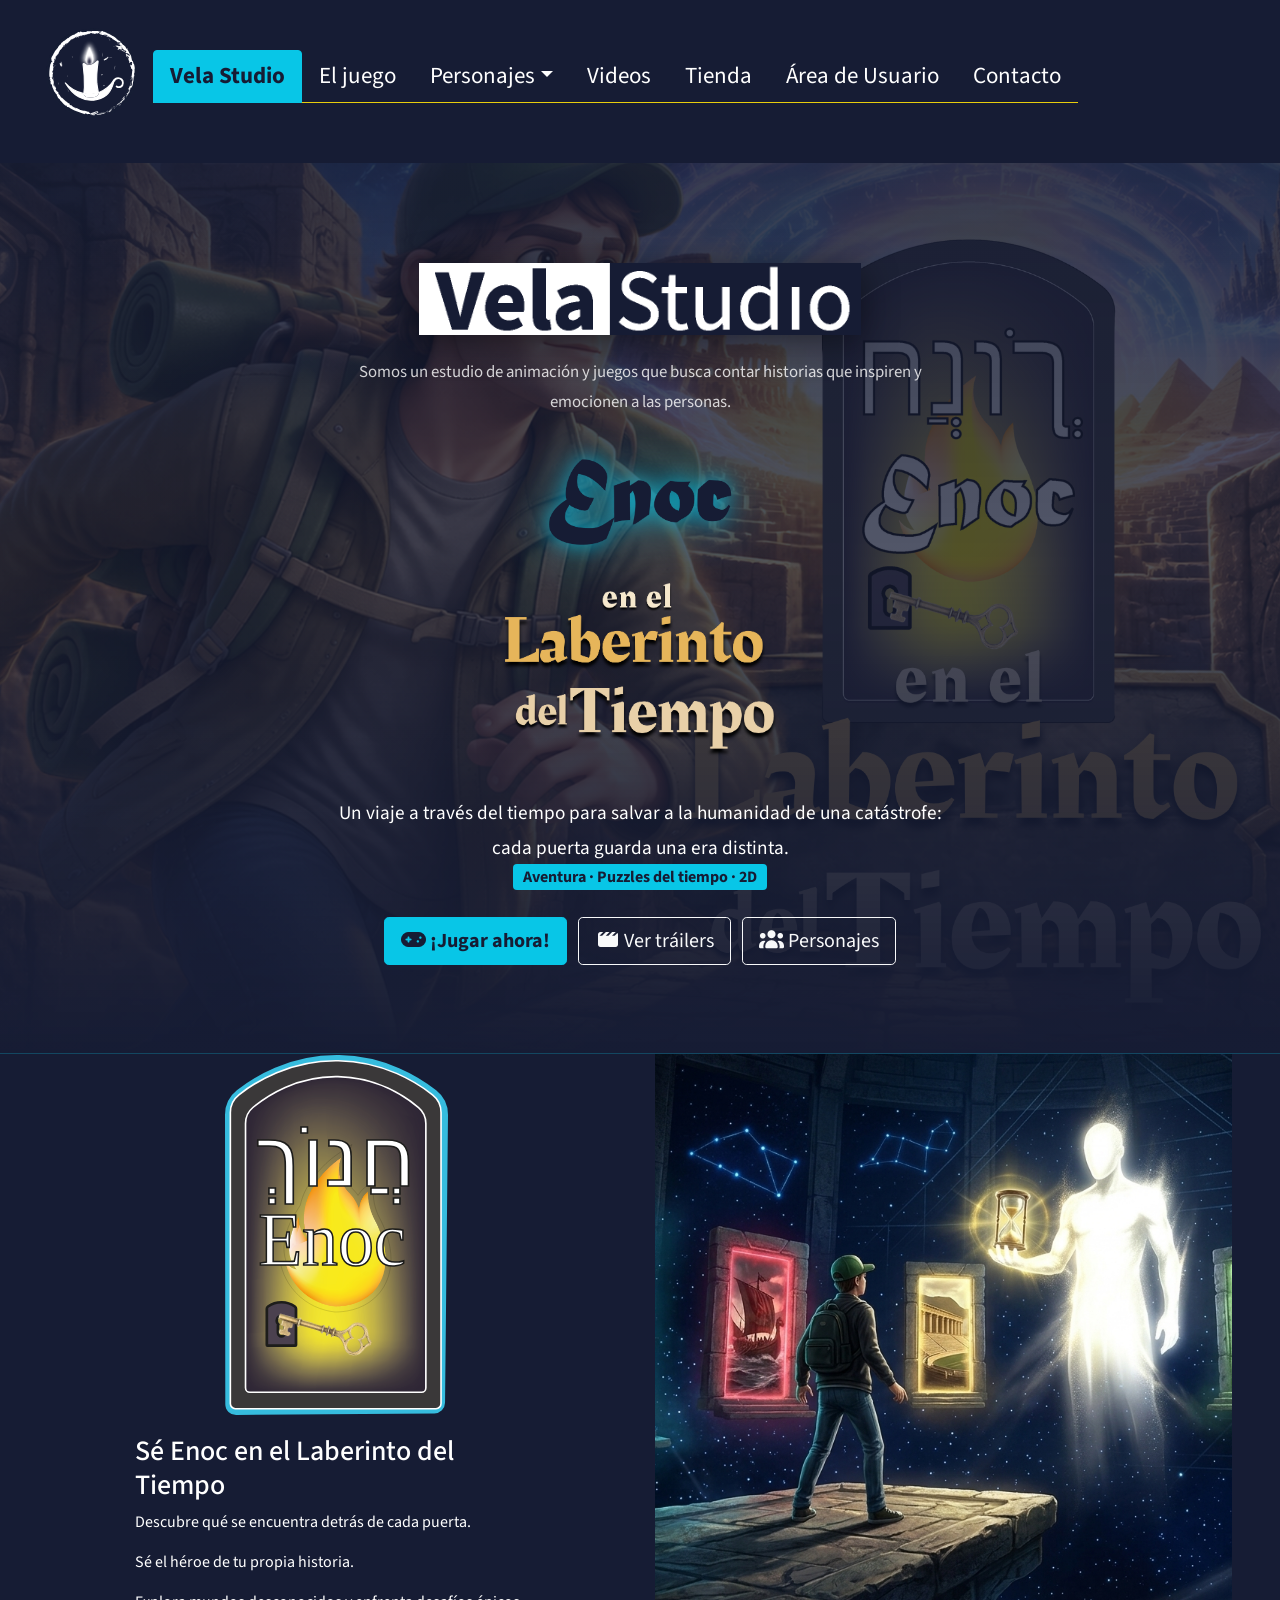
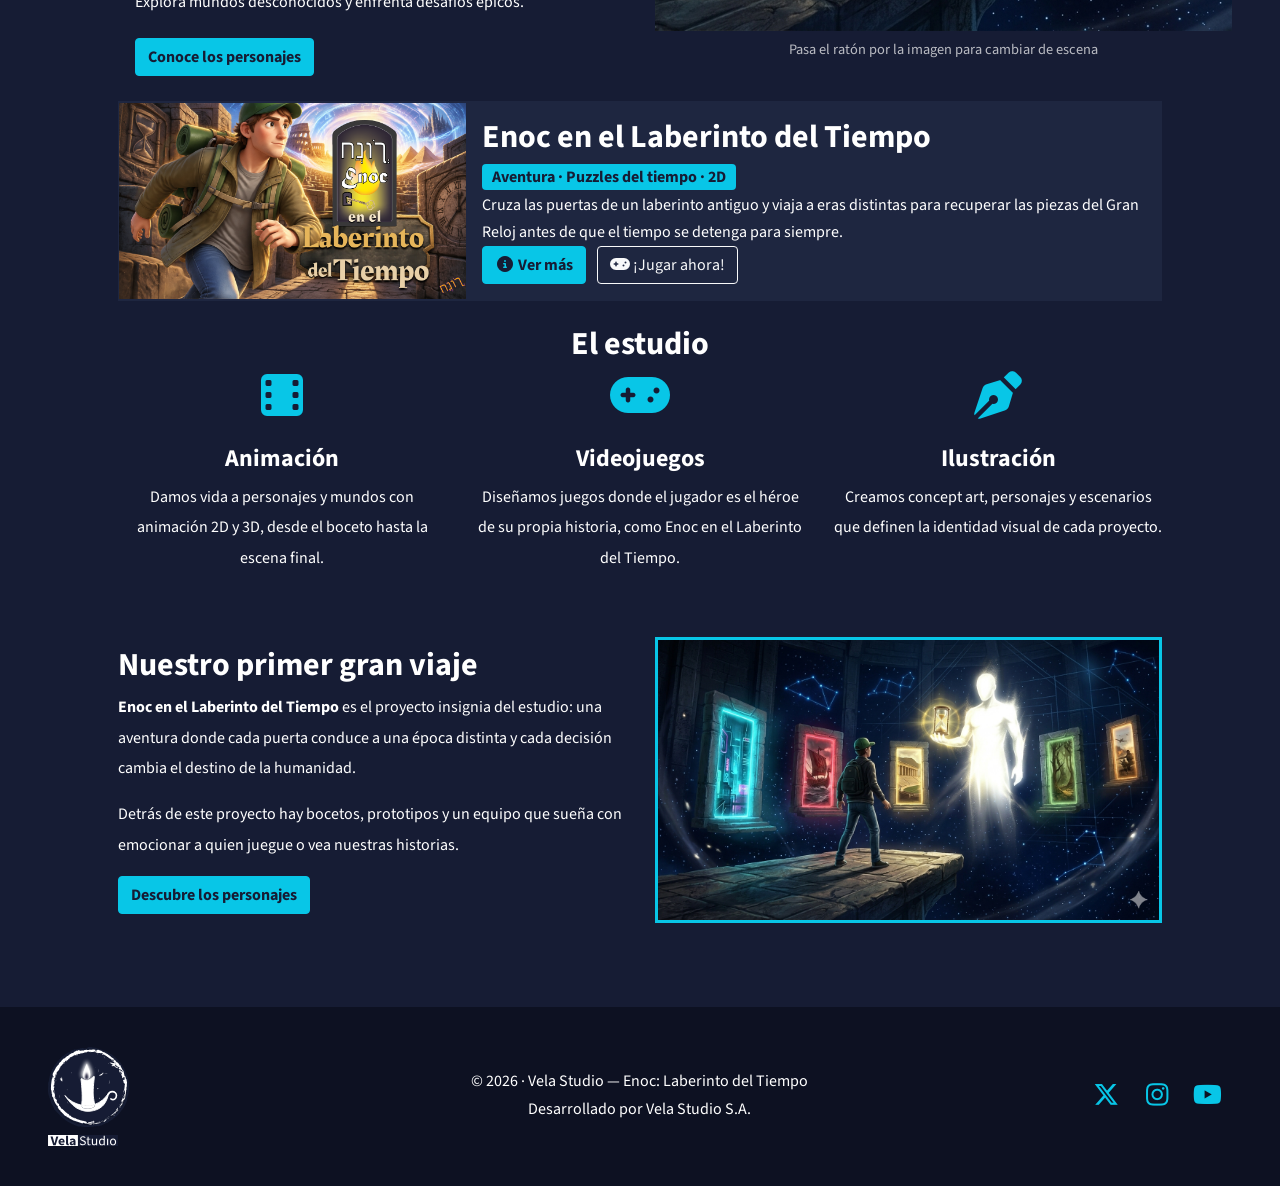
==== page/index.html @ ec5a2614 "Enoc con el azul noche de Vela Studio (#161c34) en portada y El juego" ====
<!DOCTYPE html>
<html lang="es">
<head>
    <meta charset="UTF-8">
    <meta name="viewport" content="width=device-width, initial-scale=1.0">
    <title>Vela Studio · Principal</title>
    <link rel="stylesheet" href="../assets/bootstrap/css/bootstrap.css">
    <link rel="stylesheet" href="../assets/bootstrap/css/styles.css">
    <link rel="stylesheet" href="../assets/fontawesome-free-7.3.1-web/css/all.min.css">
</head>

<body>

    <!-- CABECERA -->
    <header class="cabecera">
        <nav class="navbar navbar-expand-lg navbar-dark">
            <div class="image-container logo-hover logo-principal">
                <div class="logo-mecha">
                    <img class="img-fluid d-block" src="../img/logo_s_f.svg" alt="Vela Studio">
                    <div class="faro" aria-hidden="true"><span class="destello"></span></div>
                </div>
            </div>

            <button class="navbar-toggler" type="button" data-toggle="collapse" data-target="#menuPrincipal" aria-controls="menuPrincipal" aria-expanded="false" aria-label="Mostrar u ocultar la navegación">
                <span class="navbar-toggler-icon"></span>
            </button>

            <div class="collapse navbar-collapse" id="menuPrincipal">
                <ul class="nav nav-tabs">
                    <li class="nav-item">
                        <a class="nav-link activo" href="index.html">Vela Studio <span class="sr-only">(página actual)</span></a>
                    </li>
                    <li class="nav-item">
                        <a class="nav-link" href="juego.html">El juego</a>
                    </li>
                    <li class="nav-item dropdown">
                        <a class="nav-link dropdown-toggle" href="Personajes.html" role="button" data-toggle="dropdown" aria-haspopup="true" aria-expanded="false">Personajes</a>
                        <div class="dropdown-menu">
                            <a class="dropdown-item" href="Personajes.html#enoc">Enoc</a>
                            <a class="dropdown-item" href="Personajes.html#mistico">Místico</a>
                            <a class="dropdown-item" href="Personajes.html#aviador">Aviador</a>
                            <a class="dropdown-item" href="Personajes.html#griego">Griego</a>
                            <a class="dropdown-item" href="Personajes.html#vikingo">Vikingo</a>
                        </div>
                    </li>
                    <li class="nav-item">
                        <a class="nav-link" href="videos.html">Videos</a>
                    </li>
                    <li class="nav-item">
                        <a class="nav-link" href="tienda.html">Tienda</a>
                    </li>
                    <li class="nav-item">
                        <a class="nav-link" href="usuario.html">Área de Usuario</a>
                    </li>
                    <li class="nav-item">
                        <a class="nav-link" href="contacto.html">Contacto</a>
                    </li>
                </ul>
            </div>
        </nav>
    </header>

    <!-- CUERPO -->
    <main>
        <!-- PORTADA -->
        <section class="portada-hero">
            <div class="portada-fondo" aria-hidden="true"></div>
            <div class="portada-particulas" aria-hidden="true"><span></span><span></span><span></span><span></span><span></span><span></span></div>
            <div class="portada-contenido">
                <h1 class="titulo-principal"><img class="logo-wordmark" src="../img/vela studio2.png" alt="Vela Studio"></h1>
                <p class="portada-intro">Somos un estudio de animación y juegos que busca contar historias que inspiren y emocionen a las personas.</p>
                <h2 class="titulo-portada-juego">
                    <img class="lettering-enoc" src="../img/TipografiaEnoc-azulnoche.png" alt="Enoc">
                    <img class="lettering-laberinto" src="../img/Tarjetas de Enoc en el laberinto del Tiempo.png" alt="en el Laberinto del Tiempo">
                </h2>
                <p class="portada-eslogan">Un viaje a través del tiempo para salvar a la humanidad de una catástrofe: cada puerta guarda una era distinta.</p>
                <p><span class="duracion">Aventura · Puzzles del tiempo · 2D</span></p>
                <div class="portada-cta">
                    <a class="btn btn-principal btn-lg mr-2 mb-2" href="tienda.html"><i class="fa-solid fa-gamepad" aria-hidden="true"></i> ¡Jugar ahora!</a>
                    <a class="btn btn-outline-light btn-lg mr-2 mb-2" href="videos.html"><i class="fa-solid fa-clapperboard" aria-hidden="true"></i> Ver tráilers</a>
                    <a class="btn btn-outline-light btn-lg mb-2" href="Personajes.html"><i class="fa-solid fa-users" aria-hidden="true"></i> Personajes</a>
                </div>
            </div>
        </section>

        <section class="container-fluid px-5">
            <div class="row align-items-center">

                <div class="col-12 col-md-6">
                    <div class="text-center">
                        <img class="personaje-home" src="../img/Enoc_s_f2.svg" alt="Enoc, el viajero del tiempo">
                    </div>
                    <div class="presentacion-enoc">
                        <h3>Sé Enoc en el Laberinto del Tiempo</h3>
                        <p>Descubre qué se encuentra detrás de cada puerta.</p>
                        <p>Sé el héroe de tu propia historia.</p>
                        <p>Explora mundos desconocidos y enfrenta desafíos épicos.</p>
                        <a class="btn btn-principal mt-2" href="Personajes.html">Conoce los personajes</a>
                    </div>
                </div>

                <div class="col-12 col-md-6">
                    <div class="feature-image-container">
                        <img src="../img/encuentro.jpg" alt="Escena: El encuentro">
                        <img src="../img/olimpico.jpg" class="feature-image-hover" alt="Escena: El olímpico">
                    </div>
                    <p class="text-center pie-foto">Pasa el ratón por la imagen para cambiar de escena</p>
                </div>

            </div>
        </section>

        <!-- TARJETA DEL VIDEOJUEGO -->
        <section class="container px-5 mt-4">
            <div class="tarjeta">
                <div class="row no-gutters align-items-center">

                    <div class="col-12 col-md-4">
                        <img class="img-fluid" src="../img/Portada del juego.png" alt="Portada de Enoc en el Laberinto del Tiempo">
                    </div>

                    <div class="col-12 col-md-8">
                        <div class="cuerpo-tarjeta">
                            <h2 class="titulo-seccion" style="margin-top: 0;">Enoc en el Laberinto del Tiempo</h2>
                            <p><span class="duracion">Aventura · Puzzles del tiempo · 2D</span></p>
                            <p class="texto-cuerpo">
                                Cruza las puertas de un laberinto antiguo y viaja a eras distintas para recuperar las piezas
                                del Gran Reloj antes de que el tiempo se detenga para siempre.
                            </p>
                            <a class="btn btn-principal mr-2" href="juego.html"><i class="fa-solid fa-circle-info" aria-hidden="true"></i> Ver más</a>
                            <a class="btn btn-outline-light" href="tienda.html"><i class="fa-solid fa-gamepad" aria-hidden="true"></i> ¡Jugar ahora!</a>
                        </div>
                    </div>

                </div>
            </div>
        </section>

        <!-- EL ESTUDIO (antes en Inicio) -->
        <section class="container px-5 mt-4">
            <h2 class="titulo-seccion text-center">El estudio</h2>
            <div class="row text-center">

                <div class="col-12 col-md-4 mb-4">
                    <i class="fa-solid fa-film fa-3x mb-3" style="color: #08c6e7;"></i>
                    <h3 class="titulo-seccion" style="margin-top: 10px; font-size: 1.5rem;">Animación</h3>
                    <p class="texto-cuerpo">Damos vida a personajes y mundos con animación 2D y 3D, desde el boceto hasta la escena final.</p>
                </div>

                <div class="col-12 col-md-4 mb-4">
                    <i class="fa-solid fa-gamepad fa-3x mb-3" style="color: #08c6e7;"></i>
                    <h3 class="titulo-seccion" style="margin-top: 10px; font-size: 1.5rem;">Videojuegos</h3>
                    <p class="texto-cuerpo">Diseñamos juegos donde el jugador es el héroe de su propia historia, como Enoc en el Laberinto del Tiempo.</p>
                </div>

                <div class="col-12 col-md-4 mb-4">
                    <i class="fa-solid fa-pen-nib fa-3x mb-3" style="color: #08c6e7;"></i>
                    <h3 class="titulo-seccion" style="margin-top: 10px; font-size: 1.5rem;">Ilustración</h3>
                    <p class="texto-cuerpo">Creamos concept art, personajes y escenarios que definen la identidad visual de cada proyecto.</p>
                </div>

            </div>
        </section>

        <!-- NUESTRO PRIMER GRAN VIAJE (antes en Inicio) -->
        <section class="container px-5 mt-4">
            <div class="row align-items-center">

                <div class="col-12 col-md-6 mb-4">
                    <h2 class="titulo-seccion" style="margin-top: 0;">Nuestro primer gran viaje</h2>
                    <p class="texto-cuerpo">
                        <strong>Enoc en el Laberinto del Tiempo</strong> es el proyecto insignia del estudio: una aventura
                        donde cada puerta conduce a una época distinta y cada decisión cambia el destino de la humanidad.
                    </p>
                    <p class="texto-cuerpo">
                        Detrás de este proyecto hay bocetos, prototipos y un equipo que sueña con emocionar a quien juegue
                        o vea nuestras historias.
                    </p>
                    <a class="btn btn-principal" href="Personajes.html">Descubre los personajes</a>
                </div>

                <div class="col-12 col-md-6 mb-4">
                    <img class="img-fluid" src="../img/encuentro.jpg" alt="Escena del encuentro entre personajes" style="border: 3px solid #08c6e7;">
                </div>

            </div>
        </section>
    </main>

    <!-- PIE DE PÁGINA -->
    <footer class="pie">
        <div class="container-fluid px-5">
            <div class="row align-items-center">

                <div class="col-12 col-md-4">
                    <img class="logo-pie" src="../img/logo_s_f.svg" alt="Vela Studio">
                    <img class="isotipo-pie" src="../img/isotipo.svg" alt="Isotipo de Vela Studio">
                </div>

                <div class="col-12 col-md-4 text-center">
                    <p class="mb-1">© 2026 · Vela Studio — Enoc: Laberinto del Tiempo</p>
                    <p class="mb-1">Desarrollado por Vela Studio S.A.</p>
                </div>

                <div class="col-12 col-md-4 redes text-center text-md-right">
                    <a href="#" aria-label="Twitter / X"><i class="fa-brands fa-x-twitter"></i></a>
                    <a href="#" aria-label="Instagram"><i class="fa-brands fa-instagram"></i></a>
                    <a href="#" aria-label="YouTube"><i class="fa-brands fa-youtube"></i></a>
                </div>

            </div>
        </div>
    </footer>

    <script src="../assets/bootstrap/js/jquery.slim.min.js"></script>
    <script src="../assets/bootstrap/js/popper.min.js"></script>
    <script src="../assets/bootstrap/js/bootstrap.min.js"></script>
</body>
</html>
---- assets/bootstrap/css/styles.css ----
@font-face {
    font-family: 'Source Sans 3';
    src: url('../../font/SourceSans3-Variable.ttf') format('truetype');
    font-style: normal;
    font-weight: 200 900;
    font-display: swap;
}

/* ==========================================================================
   ESTILOS GENERALES
   ========================================================================== */

body {
    background-color: #161c34;
    color: #ffffff;
    font-family: 'Source Sans 3', sans-serif;
}

a {
    color: #08c6e7;
}

a:hover,
a:focus-visible {
    color: #ffffff;
}

/* Anclas por personaje: evita que la cabecera tape el destino del enlace */
[id] {
    scroll-margin-top: 100px;
}

/* ==========================================================================
   NAVEGACIÓN
   ========================================================================== */

.nav-tabs .nav-link {
    color: #ffffff;
    font-family: 'Source Sans 3', sans-serif;
    font-size: 23px;
    font-weight: 400;
    border: 1px solid transparent;
    transition: background-color 0.3s ease, border-color 0.3s ease, color 0.3s ease;
}

.nav-tabs .nav-link:hover,
.nav-tabs .nav-link:focus-visible {
    color: #161c34;
    background-color: #08c6e7;
    border-color: #08c6e7;
    font-weight: 700;
}

.nav-tabs .nav-link.activo {
    color: #161c34;
    background-color: #08c6e7;
    border-color: #08c6e7;
    font-weight: 700;
}

.btn-buscar {
    color: #ffffff;
    font-family: 'Source Sans 3', sans-serif;
    font-size: 23px;
    font-weight: 400;
    border: 0;
    background-color: transparent;
    transition: color 0.3s ease;
}

.btn-buscar:hover,
.btn-buscar:focus-visible {
    color: #08c6e7;
    height: 30px;
    border-color: transparent;
    background-color: transparent;
}

.form-inline .btn-outline-warning:hover,
.form-inline .btn-outline-warning:focus-visible {
    color: #161c34;
    background-color: #08c6e7;
    border-color: #08c6e7;
}

/* Menú desplegable de personajes */
.dropdown-menu {
    background-color: #161c34;
    border: 1px solid #08c6e7;
}

.dropdown-item {
    color: #ffffff;
    font-size: 20px;
    transition: background-color 0.3s ease, color 0.3s ease;
}

.dropdown-item:hover,
.dropdown-item:focus-visible {
    color: #161c34;
    background-color: #08c6e7;
}

/* ==========================================================================
   LOGOTIPO CON EFECTO HOVER
   ========================================================================== */

/* Zoom del logotipo al pasar el ratón (solo escala, sin cambio de imagen) */
.logo-hover {
    transition: transform 0.2s ease;
}

.logo-hover:hover {
    transform: scale(1.2);
}

.image-container {
    position: relative;
    display: inline-block;
}

.image-container img {
    max-height: 120px;
}

.logo-principal {
    max-width: 220px;
    margin-right: 1rem;
}

.logo-principal img {
    height: 90px;
    width: auto;
}

/* ==========================================================================
   PORTADA (index.html)
   ========================================================================== */

.cabecera {
    padding: 20px 30px 0;
}

.seccion-hero {
    margin-top: 40px;
    padding: 0 15px;
    text-align: center;
}

.titulo-principal {
    color: #08c6e7;
    font-size: 3rem;
    font-weight: 700;
    letter-spacing: 2px;
    text-transform: uppercase;
}

.titulo-seccion {
    margin-top: 24px;
    font-size: 2rem;
    font-weight: 700;
}

.slogan {
    max-width: 640px;
    margin: 0 auto;
    font-size: 1.15rem;
    line-height: 1.9;
}

.personaje-home {
    height: 360px;
    width: auto;
}

.presentacion-enoc {
    margin-top: 20px;
    padding: 0 15%;
}

.pie-foto {
    margin-top: 8px;
    font-size: 0.9rem;
    opacity: 0.7;
}

/* ---- Portada cinematográfica del index ---- */

.portada-hero {
    position: relative;
    margin-top: 30px;
    padding: 100px 20px 80px;
    text-align: center;
    overflow: hidden;
    border-bottom: 1px solid rgba(8, 198, 231, 0.25);
}

.portada-fondo {
    position: absolute;
    top: 0;
    right: 0;
    bottom: 0;
    left: 0;
    background:
        linear-gradient(180deg, rgba(22, 28, 52, 0.86) 0%, rgba(22, 28, 52, 0.74) 45%, #161c34 100%),
        url('../../../img/Portada del juego.png') no-repeat center 28% / cover;
    animation: portada-zoom 20s ease-in-out infinite alternate;
}

@keyframes portada-zoom {
    from { transform: scale(1); }
    to   { transform: scale(1.08); }
}

.portada-particulas {
    position: absolute;
    top: 0;
    right: 0;
    bottom: 0;
    left: 0;
    z-index: 0;
    pointer-events: none;
}

.portada-particulas span {
    position: absolute;
    bottom: -12px;
    width: 6px;
    height: 6px;
    border-radius: 50%;
    background: #ffd166;
    box-shadow: 0 0 12px 2px rgba(255, 209, 102, 0.55);
    opacity: 0;
    animation: chispa-subir 8s linear infinite;
}

.portada-particulas span:nth-child(1) { left: 10%; animation-duration: 9s; }
.portada-particulas span:nth-child(2) { left: 24%; width: 4px; height: 4px; animation-delay: 2s; animation-duration: 7s; }
.portada-particulas span:nth-child(3) { left: 45%; animation-delay: 4s; animation-duration: 10s; }
.portada-particulas span:nth-child(4) { left: 63%; width: 5px; height: 5px; animation-delay: 1s; animation-duration: 8s; }
.portada-particulas span:nth-child(5) { left: 78%; animation-delay: 5.5s; animation-duration: 9s; }
.portada-particulas span:nth-child(6) { left: 92%; width: 4px; height: 4px; animation-delay: 3s; animation-duration: 7s; }

@keyframes chispa-subir {
    0%   { transform: translateY(0) translateX(0); opacity: 0; }
    10%  { opacity: 0.85; }
    100% { transform: translateY(-560px) translateX(26px); opacity: 0; }
}

.portada-contenido {
    position: relative;
    z-index: 1;
    max-width: 860px;
    margin: 0 auto;
}

.portada-hero .titulo-principal {
    display: inline-block;
    margin: 0;
}

.logo-wordmark {
    height: 72px;
    width: auto;
    filter: drop-shadow(0 6px 18px rgba(0, 0, 0, 0.45));
}

.portada-intro {
    max-width: 620px;
    margin: 22px auto 0;
    font-size: 1.05rem;
    line-height: 1.8;
    opacity: 0.8;
}

.titulo-portada-juego {
    margin: 26px 0 12px;
}

.lettering-enoc {
    height: 120px;
    width: auto;
    filter: drop-shadow(0 0 10px rgba(8, 198, 231, 0.75)) drop-shadow(0 0 26px rgba(8, 198, 231, 0.4));
}

.lettering-laberinto {
    display: block;
    width: min(330px, 76%);
    height: auto;
    margin: 2px auto 0;
}

/* Titulo con lettering en la pagina El juego */
.titulo-juego-hero {
    position: relative;
    margin-top: 30px;
    padding: 90px 20px 60px;
    overflow: hidden;
    border-bottom: 1px solid rgba(8, 198, 231, 0.25);
}

.titulo-juego-hero::before {
    content: "";
    position: absolute;
    top: 0;
    right: 0;
    bottom: 0;
    left: 0;
    background:
        linear-gradient(180deg, rgba(22, 28, 52, 0.88) 0%, rgba(22, 28, 52, 0.78) 50%, #161c34 100%),
        url('../../../img/Portada del juego.png') no-repeat center 28% / cover;
}

.titulo-juego-hero > * {
    position: relative;
    z-index: 1;
}

.titulo-juego-hero .titulo-principal {
    color: inherit;
    letter-spacing: normal;
    text-transform: none;
    margin-bottom: 14px;
}

.portada-eslogan {
    max-width: 640px;
    margin: 0 auto;
    font-size: 1.2rem;
    line-height: 1.8;
    color: #ffffff;
}

.portada-cta {
    margin-top: 28px;
}

@media (max-width: 767.98px) {
    .portada-hero {
        padding: 60px 15px 50px;
    }

    .titulo-portada-juego {
        margin-top: 18px;
    }

    .lettering-enoc {
        height: 84px;
    }

    .lettering-laberinto {
        width: 200px;
    }

    .logo-wordmark {
        height: 52px;
    }
}

@media (prefers-reduced-motion: reduce) {
    .portada-fondo,
    .portada-particulas span {
        animation: none;
    }
}

.texto-cuerpo {
    color: #ffffff;
    font-size: 1rem;
    line-height: 1.9;
}

.btn-principal {
    color: #161c34;
    background-color: #08c6e7;
    border-color: #08c6e7;
    font-weight: 700;
    transition: background-color 0.3s ease, border-color 0.3s ease;
}

.btn-principal:hover,
.btn-principal:focus-visible {
    color: #161c34;
    background-color: #ffffff;
    border-color: #ffffff;
}

/* Imagen destacada con efecto de cambio al pasar el ratón */
.feature-image-container {
    position: relative;
    display: block;
    width: min(80vh, 100%);
    max-width: 100%;
    aspect-ratio: 1;
    height: auto;
    margin: 0 auto;
    padding: 0;
    border: 0;
    background: transparent;
    color: inherit;
    overflow: hidden;
}

.feature-image-container img {
    position: absolute;
    inset: 0;
    display: block;
    width: 100%;
    height: 100%;
    object-fit: cover;
}

.feature-image-container .feature-image-hover {
    opacity: 0;
    transition: opacity 0.3s ease;
}

.feature-image-container:hover .feature-image-hover {
    opacity: 1;
}

/* ==========================================================================
   TARJETAS (Personajes y Videos)
   ========================================================================== */

.tarjeta {
    display: block;
    height: 100%;
    color: #ffffff;
    background-color: #1e2640;
    border: 1px solid transparent;
    transition: border-color 0.3s ease, transform 0.2s ease;
}

.tarjeta:hover,
.tarjeta:focus {
    color: #ffffff;
    text-decoration: none;
    border-color: #08c6e7;
    transform: translateY(-4px);
}

.tarjeta .imagen-tarjeta {
    display: block;
    width: 100%;
    height: 270px;
    object-fit: cover;
    object-position: center top;
}

.tarjeta .cuerpo-tarjeta {
    padding: 16px;
}

.tarjeta h3 {
    margin-bottom: 8px;
    color: #08c6e7;
    font-size: 1.4rem;
    font-weight: 700;
}

.tarjeta p {
    margin-bottom: 0;
    line-height: 1.7;
}

.duracion {
    color: #161c34;
    background-color: #08c6e7;
    font-weight: 700;
    padding: 2px 10px;
    border-radius: 4px;
}

.icono-play {
    position: absolute;
    top: 50%;
    left: 50%;
    color: #ffffff;
    font-size: 3rem;
    transform: translate(-50%, -50%);
    text-shadow: 0 0 12px rgba(8, 198, 231, 0.9);
    transition: transform 0.2s ease;
}

.tarjeta:hover .icono-play {
    transform: translate(-50%, -50%) scale(1.2);
}

/* ==========================================================================
   CONTACTO
   ========================================================================== */

.form-control {
    color: #ffffff;
    background-color: #0d1122;
    border: 1px solid #3a4364;
}

.form-control:focus {
    color: #ffffff;
    background-color: #0d1122;
    border-color: #08c6e7;
    box-shadow: 0 0 0 0.2rem rgba(8, 198, 231, 0.25);
}

.form-control::placeholder {
    color: #8a93b8;
}

.dato-contacto {
    font-size: 1.05rem;
    line-height: 2;
}

.dato-contacto i {
    width: 1.5rem;
    margin-right: 10px;
    color: #08c6e7;
}

/* ==========================================================================
   PIE DE PÁGINA
   ========================================================================== */

.pie {
    margin-top: 60px;
    padding: 40px 0;
    background-color: #0d1122;
}

.logo-pie {
    display: block;
    max-width: 220px;
    height: 80px;
    width: auto;
}

.isotipo-pie {
    display: block;
    max-width: 70px;
    margin-top: 8px;
}

.pie .redes a {
    margin: 0 0.5rem;
    font-size: 1.6rem;
}

/* ==========================================================================
   ICONOS HEXAGONALES, LISTAS Y TIENDA
   ========================================================================== */

.numeracion {
    color: #08c6e7;
    font-weight: 700;
    letter-spacing: 2px;
}

.hexa {
    position: relative;
    display: flex;
    align-items: center;
    justify-content: center;
    width: 64px;
    height: 72px;
    margin: 0 auto 12px;
    clip-path: polygon(50% 0%, 100% 25%, 100% 75%, 50% 100%, 0% 75%, 0% 25%);
    background-color: #08c6e7;
}

.hexa::after {
    content: '';
    position: absolute;
    top: 2px;
    right: 2px;
    bottom: 2px;
    left: 2px;
    clip-path: polygon(50% 0%, 100% 25%, 100% 75%, 50% 100%, 0% 75%, 0% 25%);
    background-color: #1e2640;
}

.hexa i {
    position: relative;
    z-index: 1;
    color: #08c6e7;
    font-size: 1.6rem;
}

.lista-enlaces {
    list-style: none;
    margin: 0;
    padding: 0;
    font-size: 0.95rem;
    line-height: 2;
    text-align: left;
}

.lista-enlaces i {
    width: 1.4rem;
    margin-right: 6px;
    color: #08c6e7;
}

.lista-enlaces a {
    color: #ffffff;
}

.lista-enlaces a:hover,
.lista-enlaces a:focus-visible {
    color: #08c6e7;
}

.precio {
    color: #08c6e7;
    font-size: 1.2rem;
    font-weight: 700;
}

.producto-nombre {
    font-size: 1.1rem !important;
}

/* ==========================================================================
   LOGO DE LA CABECERA CON FOCO DE FARO (la llama alumbra como un faro)
   ========================================================================== */

.logo-mecha {
    position: relative;
    display: inline-block;
}

/* El foco: círculo de luz corto centrado en la llama (x 48%, y 27% del logo),
   con UN haz que barre de izquierda a derecha.
   Oculto por defecto: solo se enciende al pasar el ratón por el logo */
.logo-mecha .faro {
    position: absolute;
    left: 48%;
    top: 27%;
    width: 180px;
    height: 180px;
    margin: -90px 0 0 -90px;
    border-radius: 50%;
    background: conic-gradient(from -14deg at 50% 50%,
        rgba(255, 246, 214, 0) 0deg,
        rgba(255, 246, 214, 0.5) 14deg,
        rgba(255, 214, 130, 0) 28deg,
        rgba(255, 214, 130, 0) 360deg);
    filter: blur(2px);
    opacity: 0;
    transition: opacity 0.3s ease;
    animation: faro-barrido 3.5s ease-in-out infinite alternate;
    pointer-events: none;
}

/* La llama: destello cálido que late como la luz del faro
   (va dentro de .faro: centrado en el círculo, que a su vez está anclado en la llama) */
.logo-mecha .destello {
    position: absolute;
    left: 50%;
    top: 50%;
    width: 16px;
    height: 16px;
    margin: -8px 0 0 -8px;
    border-radius: 50%;
    background: radial-gradient(circle, #fff8e0 0%, #ffd24a 45%, rgba(255, 180, 60, 0) 72%);
    opacity: 0;
    transition: opacity 0.3s ease;
    animation: faro-latempe 1.5s ease-in-out infinite alternate;
    pointer-events: none;
}

/* Al pasar el ratón por el logo: se enciende el faro */
.image-container.logo-hover:hover .faro,
.image-container.logo-hover:hover .destello {
    opacity: 1;
}

/* Barrido del haz: de -55 grados (izquierda) a +55 grados (derecha) y de vuelta */
@keyframes faro-barrido {
    from { transform: rotate(-55deg); }
    to   { transform: rotate(55deg); }
}

/* Latido de la llama (solo escala; la opacidad la controla el hover) */
@keyframes faro-latempe {
    from { transform: scale(1); }
    to   { transform: scale(1.3); }
}
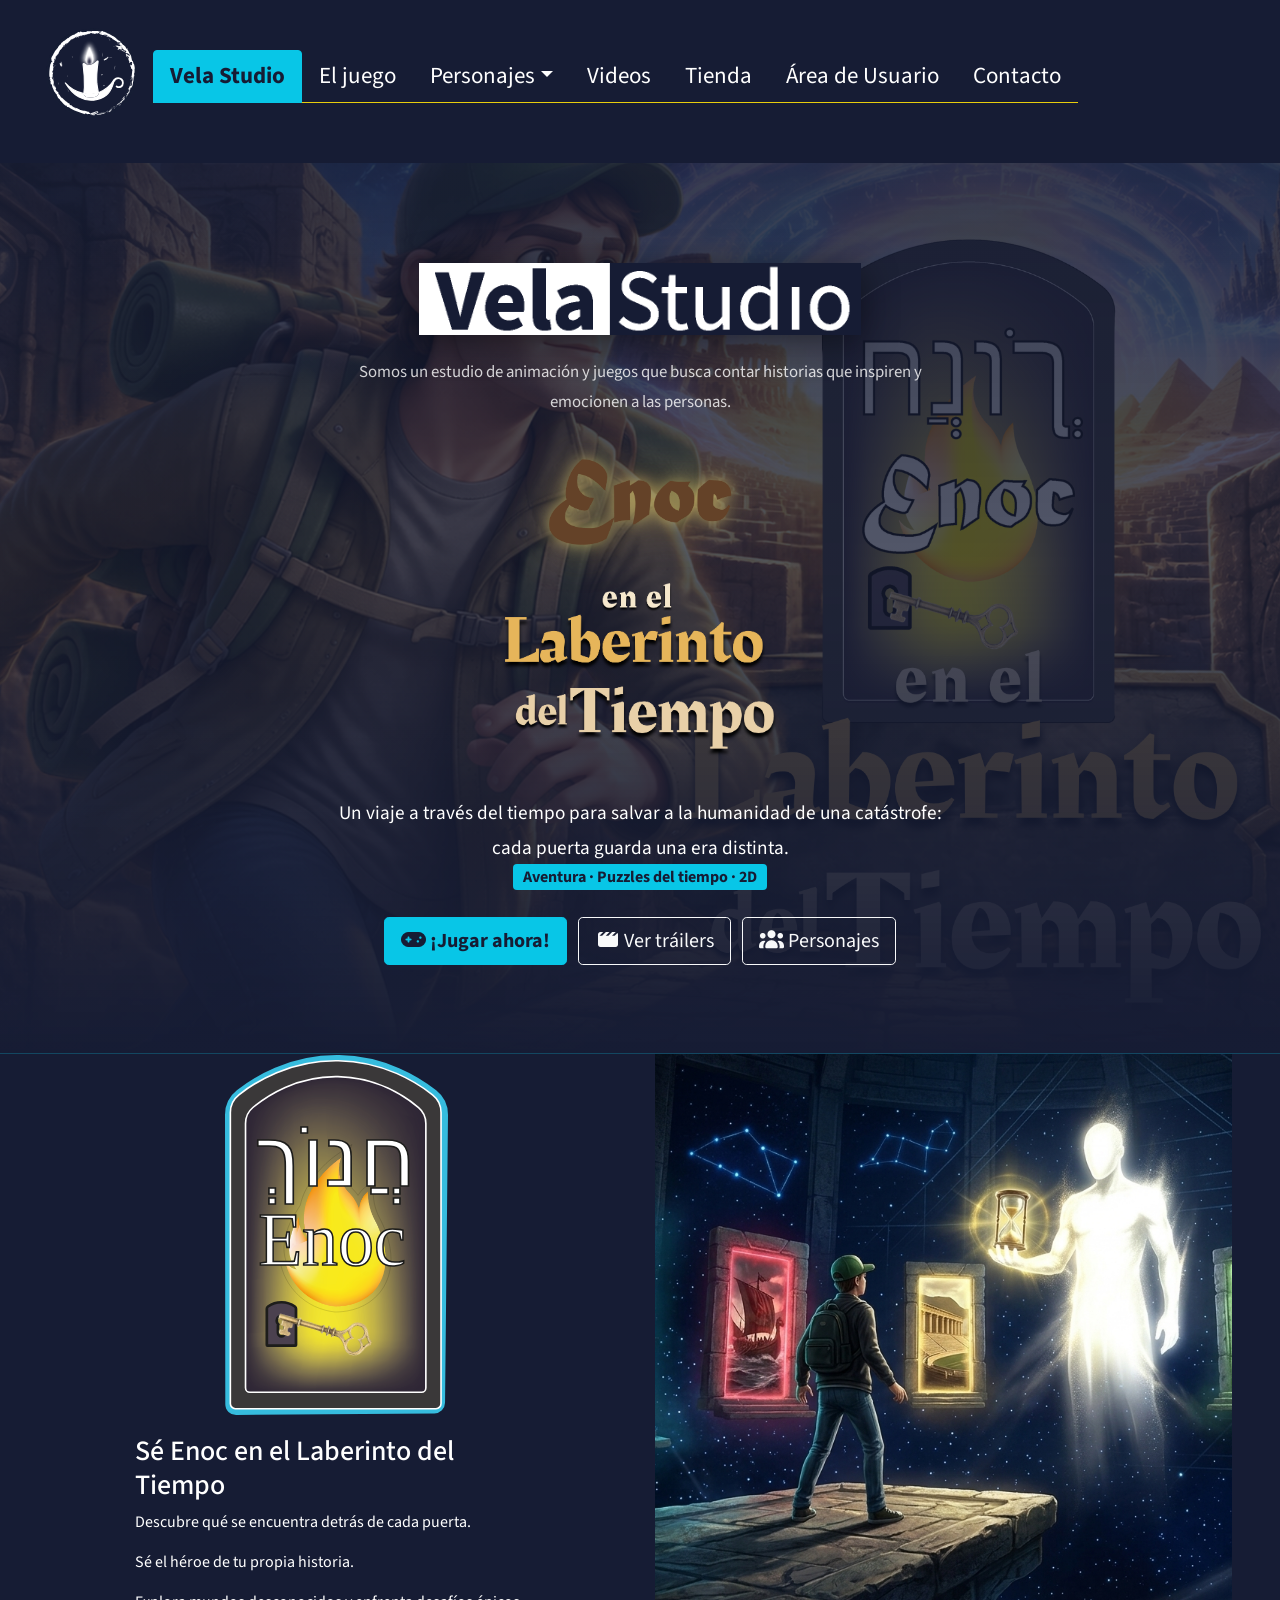
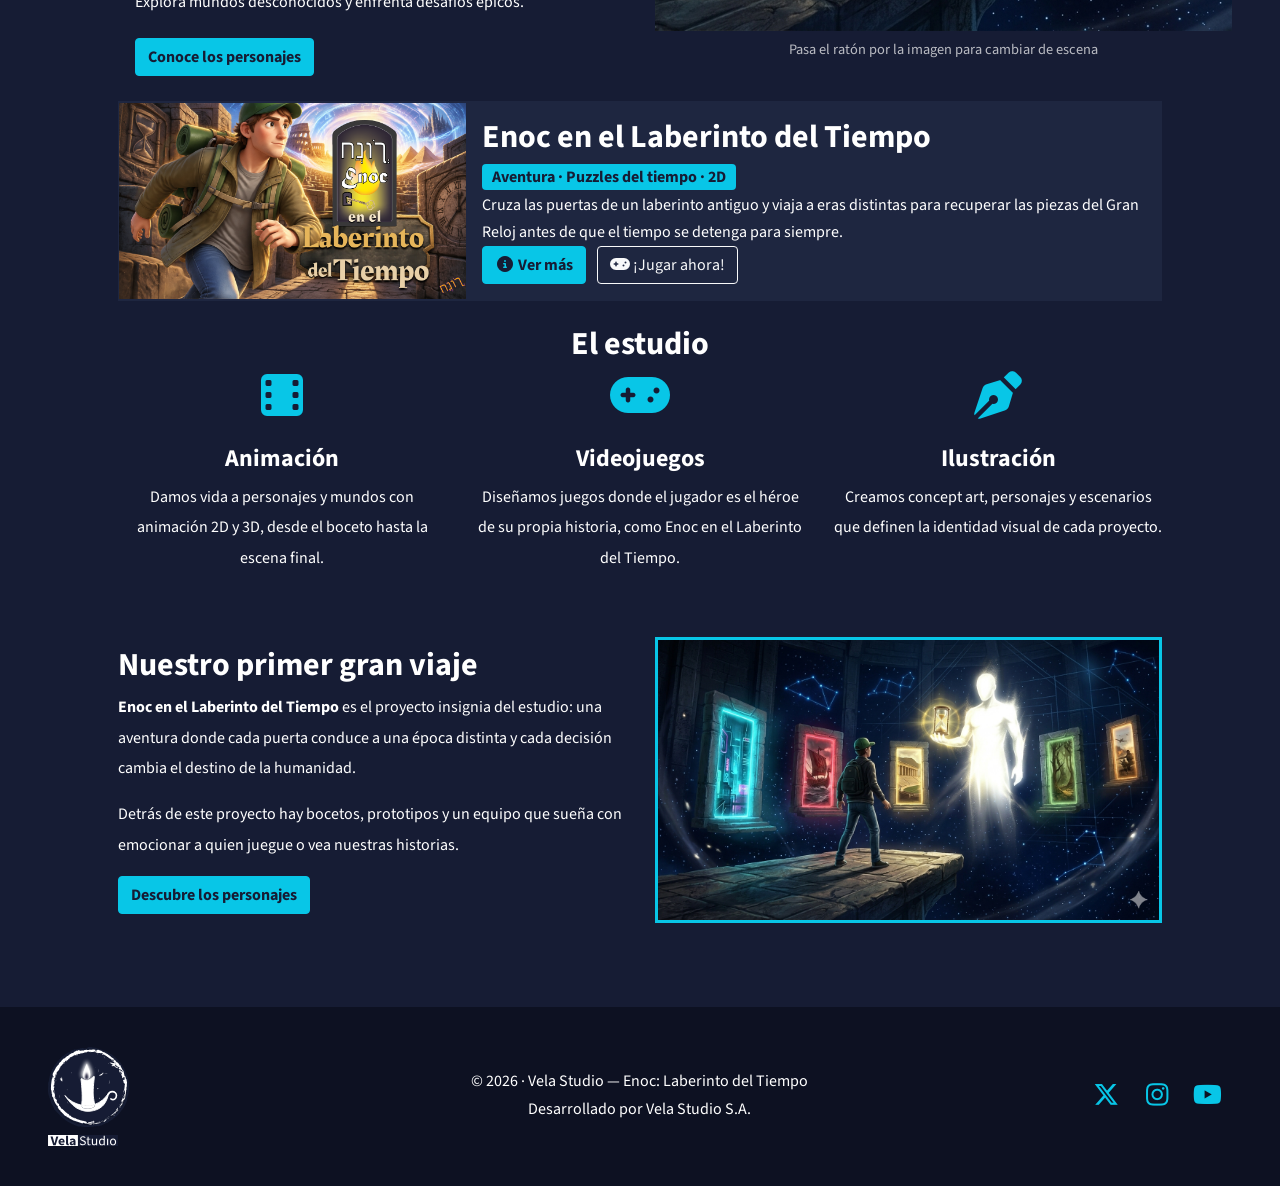
==== commit ec92be3a: "Enoc con marron del logo del juego (#644228) y trazo dorado suave" ====
--- a/page/index.html
+++ b/page/index.html
@@ -70,7 +70,7 @@
                 <h1 class="titulo-principal"><img class="logo-wordmark" src="../img/vela studio2.png" alt="Vela Studio"></h1>
                 <p class="portada-intro">Somos un estudio de animación y juegos que busca contar historias que inspiren y emocionen a las personas.</p>
                 <h2 class="titulo-portada-juego">
-                    <img class="lettering-enoc" src="../img/TipografiaEnoc-azulnoche.png" alt="Enoc">
+                    <img class="lettering-enoc" src="../img/TipografiaEnoc-marron.png" alt="Enoc">
                     <img class="lettering-laberinto" src="../img/Tarjetas de Enoc en el laberinto del Tiempo.png" alt="en el Laberinto del Tiempo">
                 </h2>
                 <p class="portada-eslogan">Un viaje a través del tiempo para salvar a la humanidad de una catástrofe: cada puerta guarda una era distinta.</p>
--- a/assets/bootstrap/css/styles.css
+++ b/assets/bootstrap/css/styles.css
@@ -280,7 +280,7 @@
 .lettering-enoc {
     height: 120px;
     width: auto;
-    filter: drop-shadow(0 0 10px rgba(8, 198, 231, 0.75)) drop-shadow(0 0 26px rgba(8, 198, 231, 0.4));
+    filter: drop-shadow(0 0 8px rgba(246, 226, 122, 0.6)) drop-shadow(0 0 22px rgba(201, 154, 63, 0.35));
 }
 
 .lettering-laberinto {
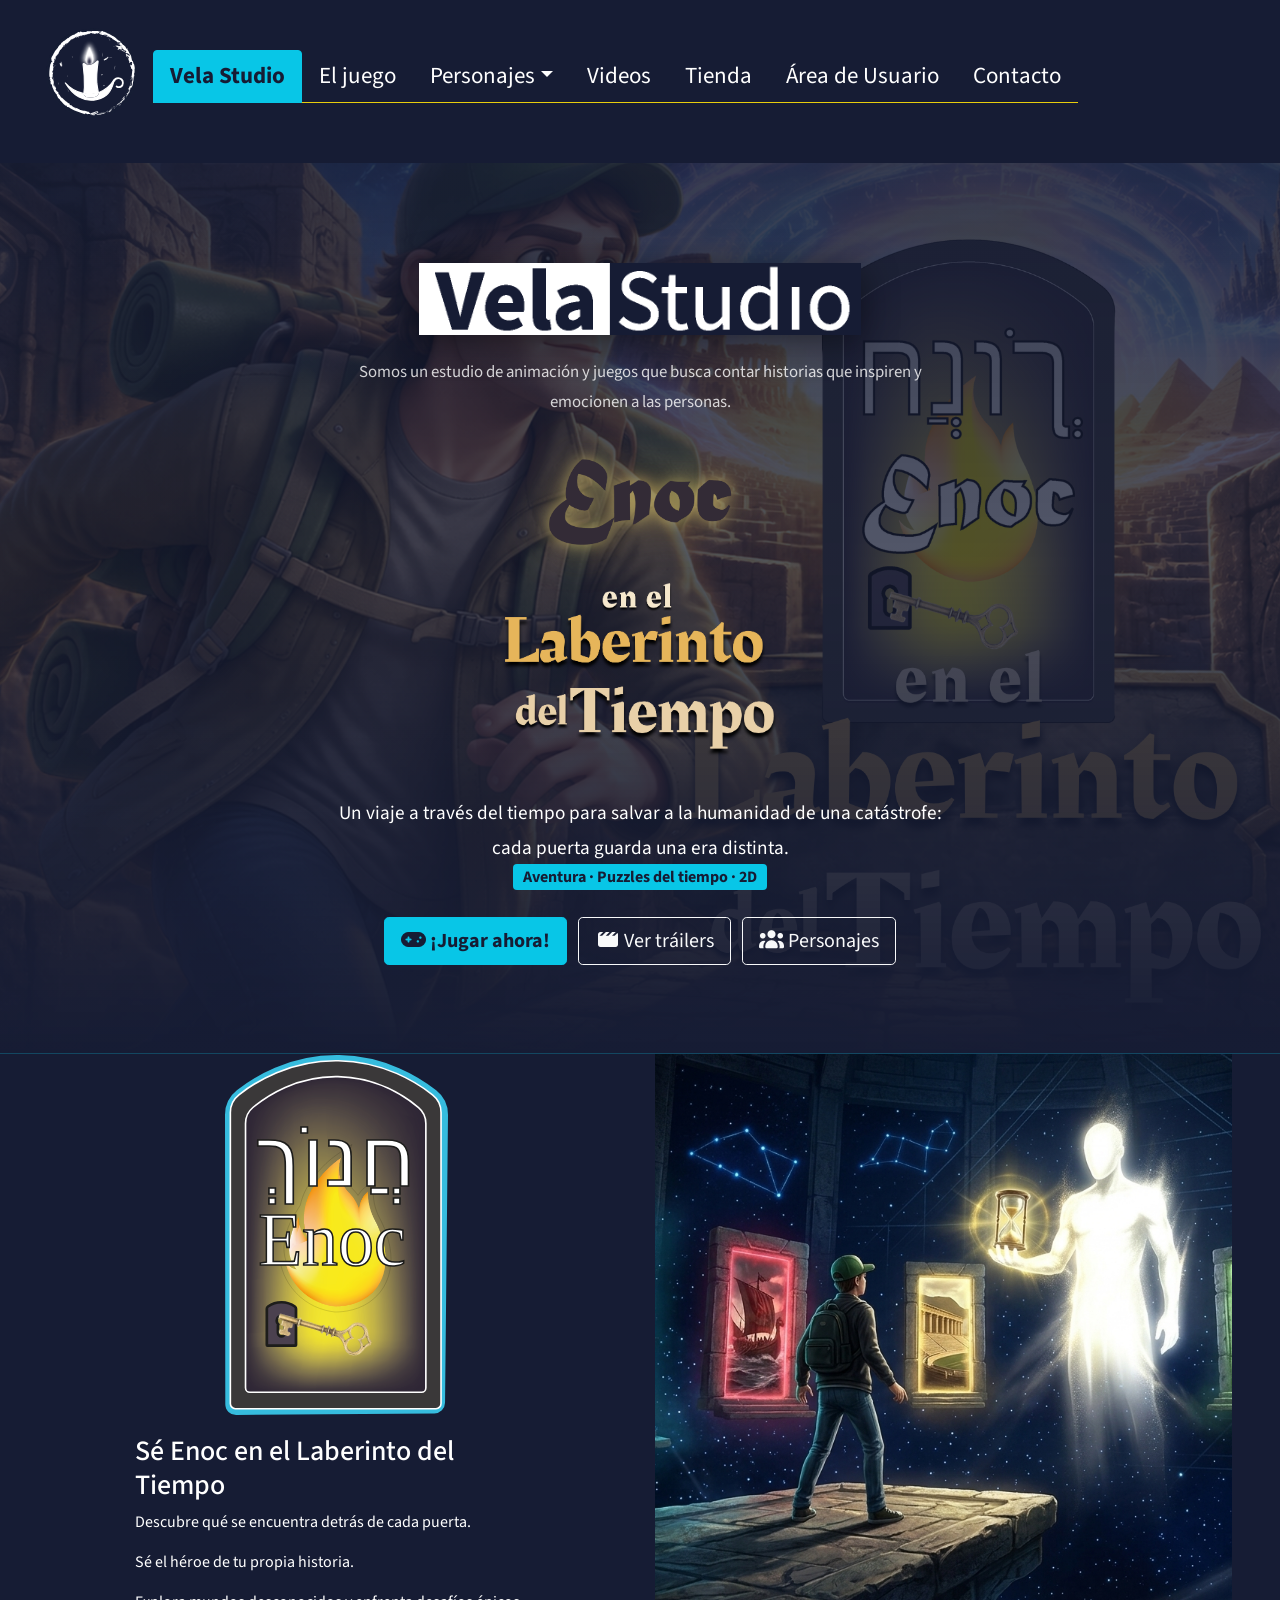
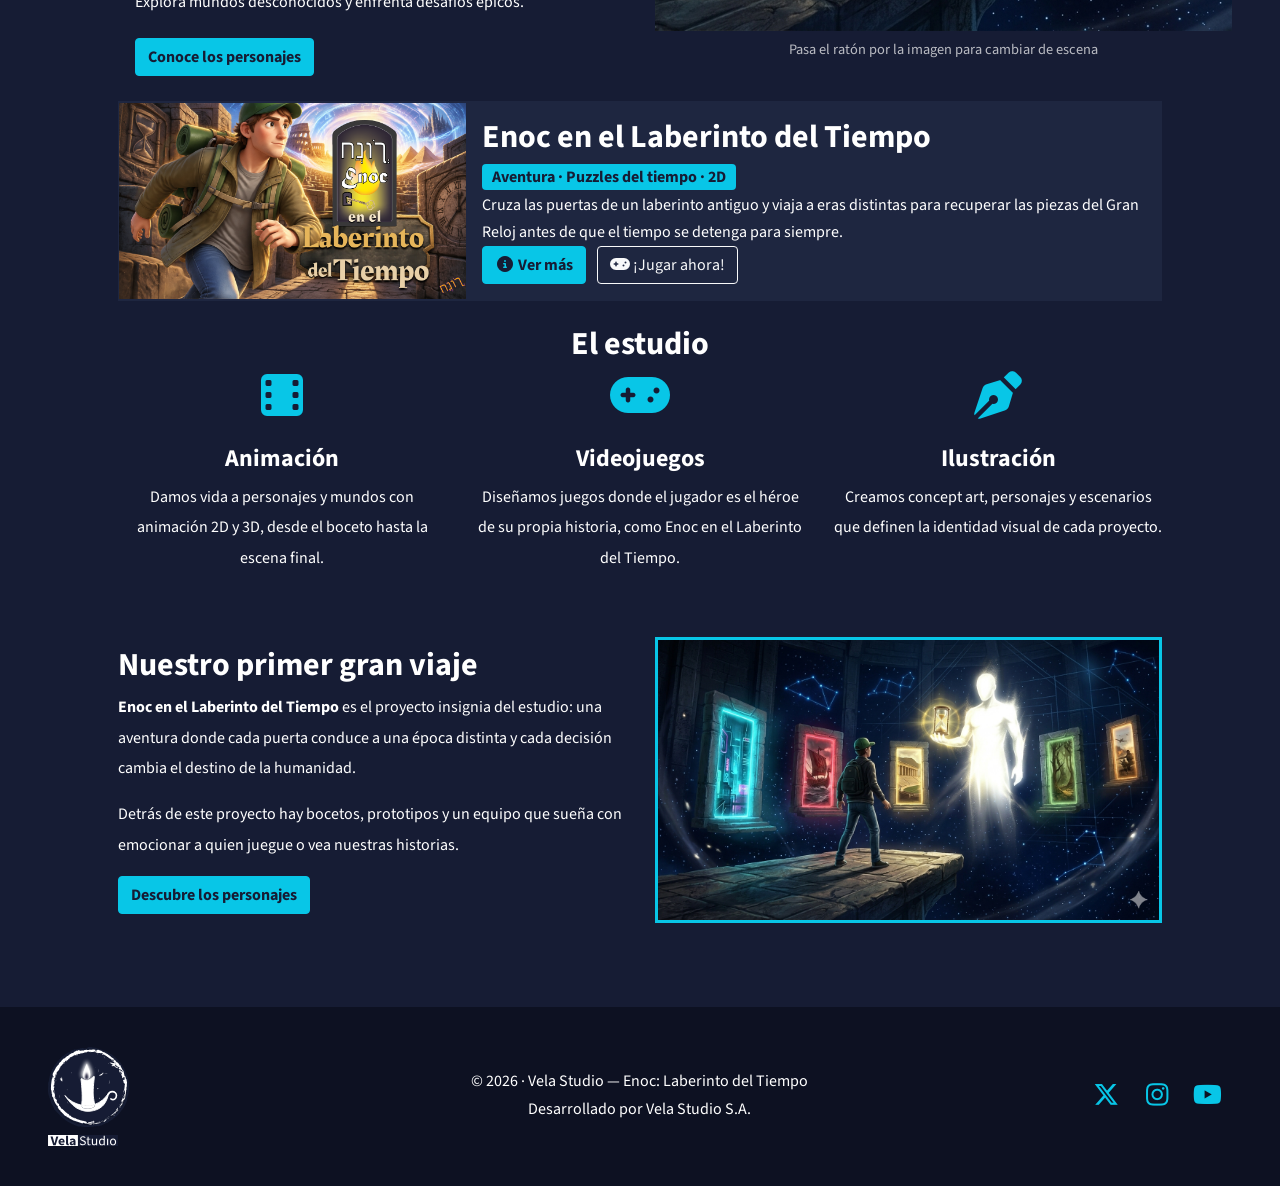
==== commit 8c4c84bf: "Enoc con el color #332b36 elegido, conservando el trazo dorado suave" ====
--- a/page/index.html
+++ b/page/index.html
@@ -70,7 +70,7 @@
                 <h1 class="titulo-principal"><img class="logo-wordmark" src="../img/vela studio2.png" alt="Vela Studio"></h1>
                 <p class="portada-intro">Somos un estudio de animación y juegos que busca contar historias que inspiren y emocionen a las personas.</p>
                 <h2 class="titulo-portada-juego">
-                    <img class="lettering-enoc" src="../img/TipografiaEnoc-marron.png" alt="Enoc">
+                    <img class="lettering-enoc" src="../img/TipografiaEnoc-gris.png" alt="Enoc">
                     <img class="lettering-laberinto" src="../img/Tarjetas de Enoc en el laberinto del Tiempo.png" alt="en el Laberinto del Tiempo">
                 </h2>
                 <p class="portada-eslogan">Un viaje a través del tiempo para salvar a la humanidad de una catástrofe: cada puerta guarda una era distinta.</p>
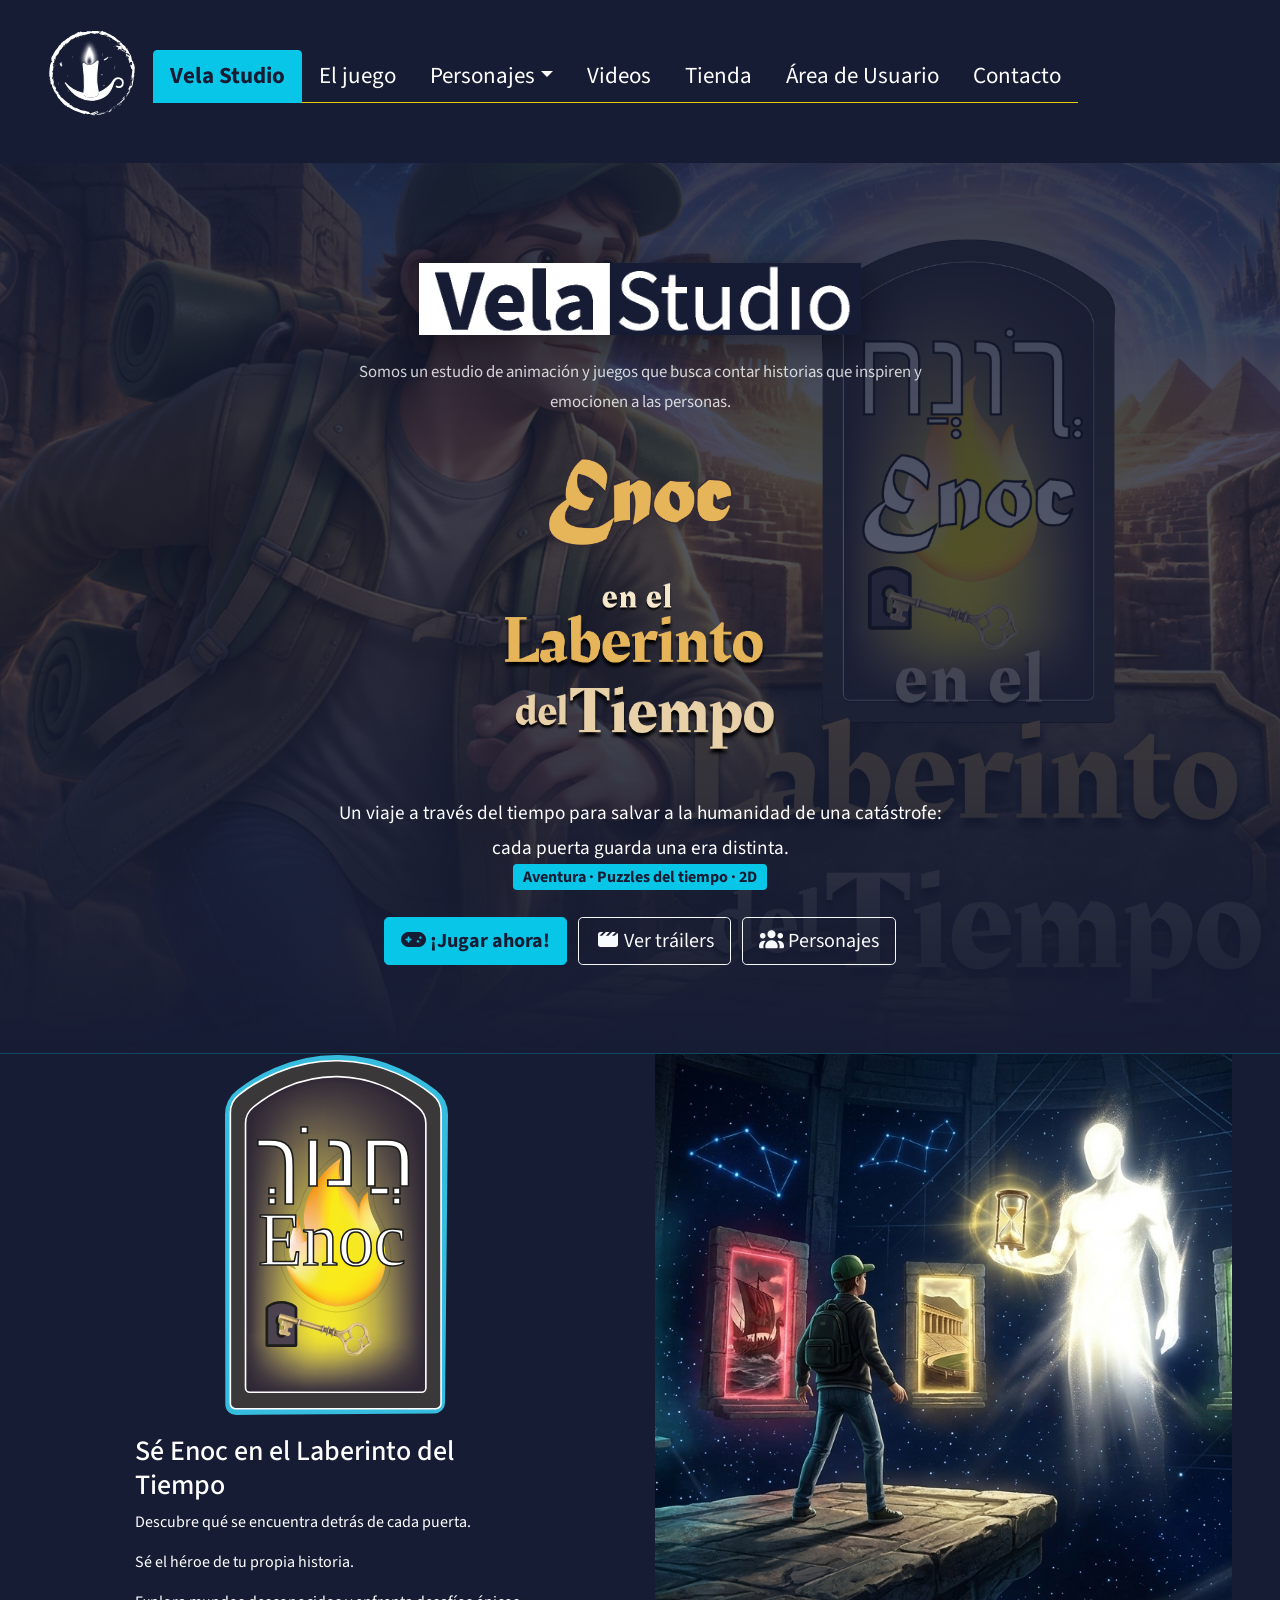
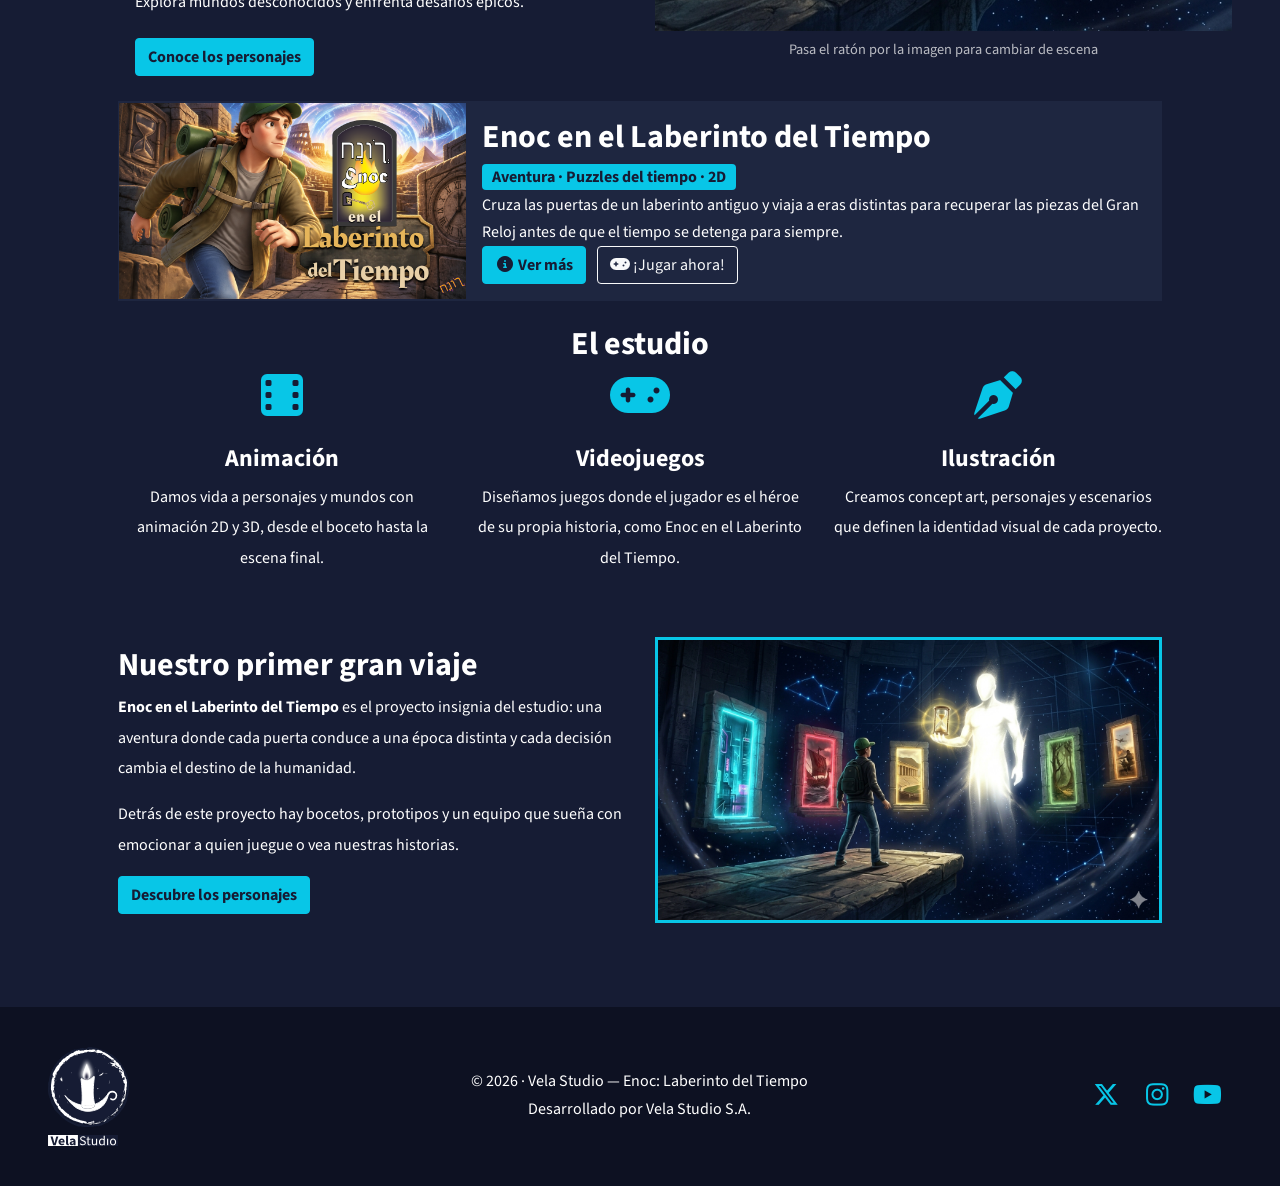
==== commit f97fdfeb: "Enoc invertido: relleno dorado #e6b55a con contorno y sombra #332b36" ====
--- a/page/index.html
+++ b/page/index.html
@@ -70,7 +70,7 @@
                 <h1 class="titulo-principal"><img class="logo-wordmark" src="../img/vela studio2.png" alt="Vela Studio"></h1>
                 <p class="portada-intro">Somos un estudio de animación y juegos que busca contar historias que inspiren y emocionen a las personas.</p>
                 <h2 class="titulo-portada-juego">
-                    <img class="lettering-enoc" src="../img/TipografiaEnoc-gris.png" alt="Enoc">
+                    <img class="lettering-enoc" src="../img/TipografiaEnoc-oro.png" alt="Enoc">
                     <img class="lettering-laberinto" src="../img/Tarjetas de Enoc en el laberinto del Tiempo.png" alt="en el Laberinto del Tiempo">
                 </h2>
                 <p class="portada-eslogan">Un viaje a través del tiempo para salvar a la humanidad de una catástrofe: cada puerta guarda una era distinta.</p>
--- a/assets/bootstrap/css/styles.css
+++ b/assets/bootstrap/css/styles.css
@@ -280,7 +280,7 @@
 .lettering-enoc {
     height: 120px;
     width: auto;
-    filter: drop-shadow(0 0 8px rgba(246, 226, 122, 0.6)) drop-shadow(0 0 22px rgba(201, 154, 63, 0.35));
+    filter: drop-shadow(1px 0 0 rgba(51, 43, 54, 1)) drop-shadow(-1px 0 0 rgba(51, 43, 54, 1)) drop-shadow(0 1px 0 rgba(51, 43, 54, 1)) drop-shadow(0 -1px 0 rgba(51, 43, 54, 1)) drop-shadow(3px 4px 6px rgba(51, 43, 54, 0.65));
 }
 
 .lettering-laberinto {
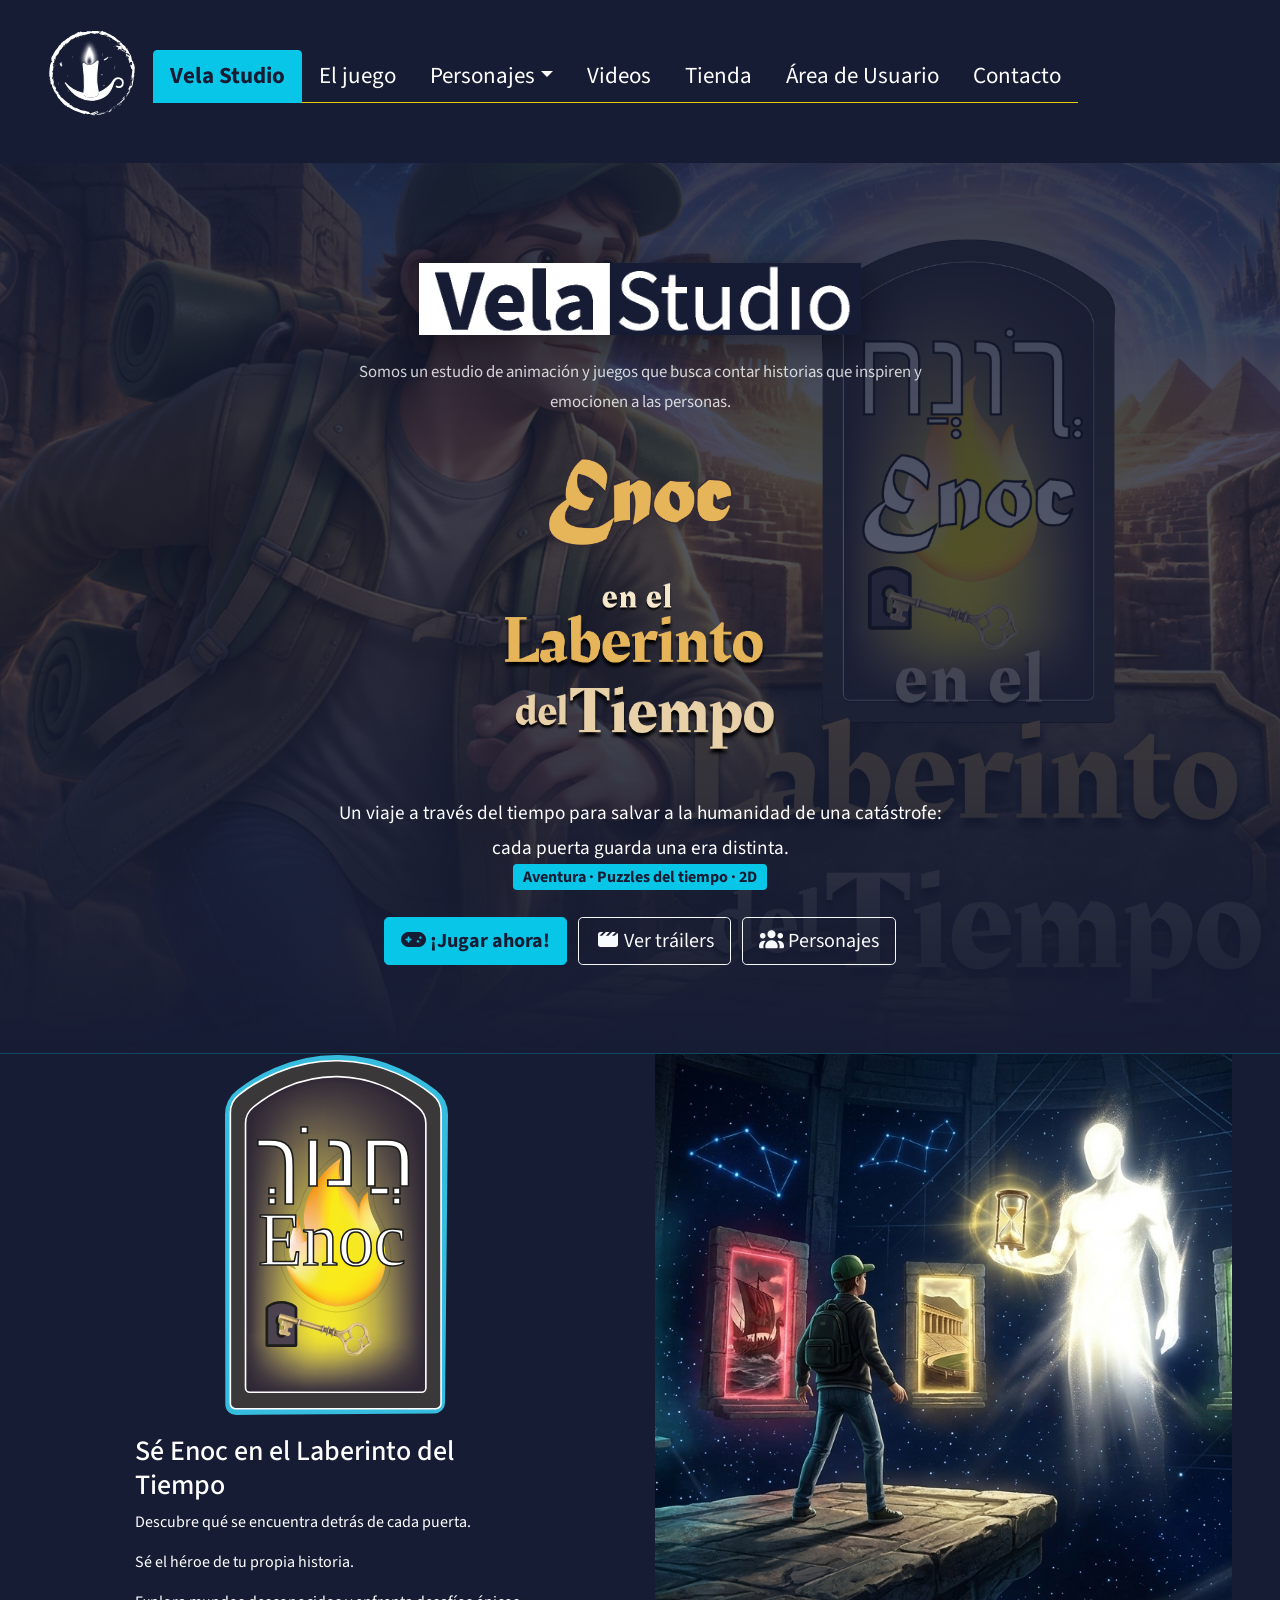
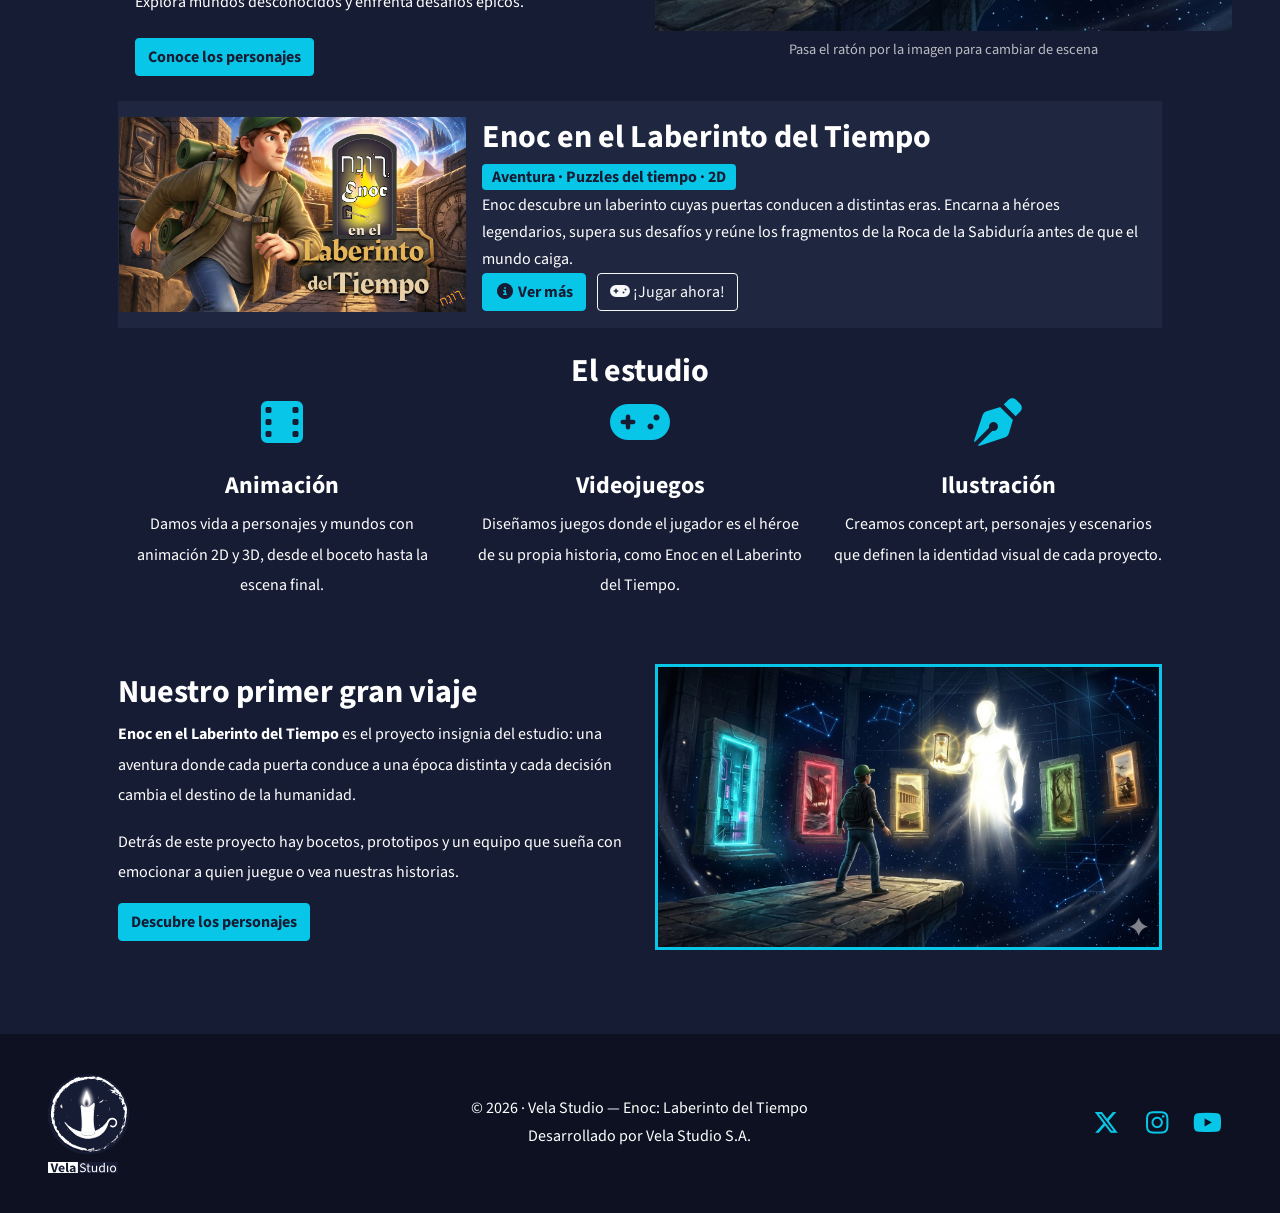
==== commit 669977eb: "Sinopsis oficial del juego en El juego: historia, eras y misiones, y los 7 valores de la Roca" ====
--- a/page/index.html
+++ b/page/index.html
@@ -124,8 +124,9 @@
                             <h2 class="titulo-seccion" style="margin-top: 0;">Enoc en el Laberinto del Tiempo</h2>
                             <p><span class="duracion">Aventura · Puzzles del tiempo · 2D</span></p>
                             <p class="texto-cuerpo">
-                                Cruza las puertas de un laberinto antiguo y viaja a eras distintas para recuperar las piezas
-                                del Gran Reloj antes de que el tiempo se detenga para siempre.
+                                Enoc descubre un laberinto cuyas puertas conducen a distintas eras. Encarna a héroes
+                                legendarios, supera sus desafíos y reúne los fragmentos de la Roca de la Sabiduría
+                                antes de que el mundo caiga.
                             </p>
                             <a class="btn btn-principal mr-2" href="juego.html"><i class="fa-solid fa-circle-info" aria-hidden="true"></i> Ver más</a>
                             <a class="btn btn-outline-light" href="tienda.html"><i class="fa-solid fa-gamepad" aria-hidden="true"></i> ¡Jugar ahora!</a>
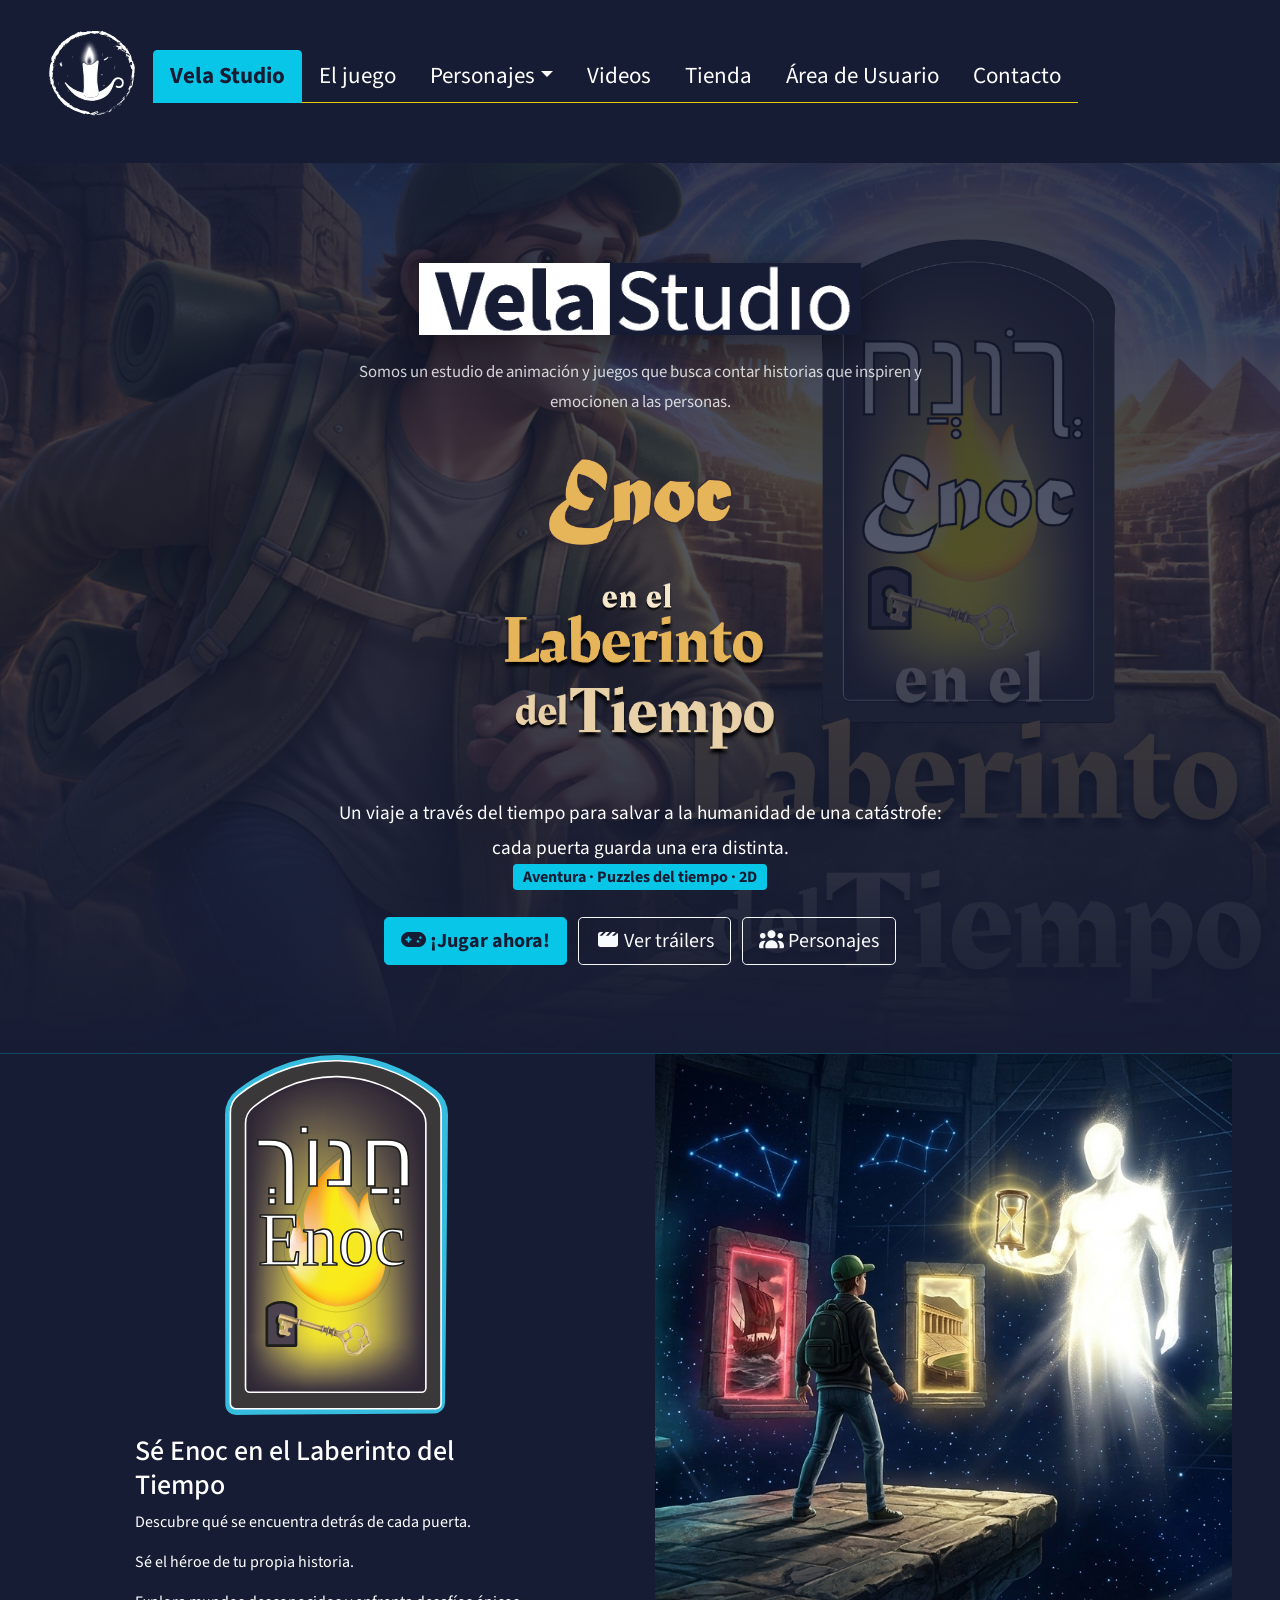
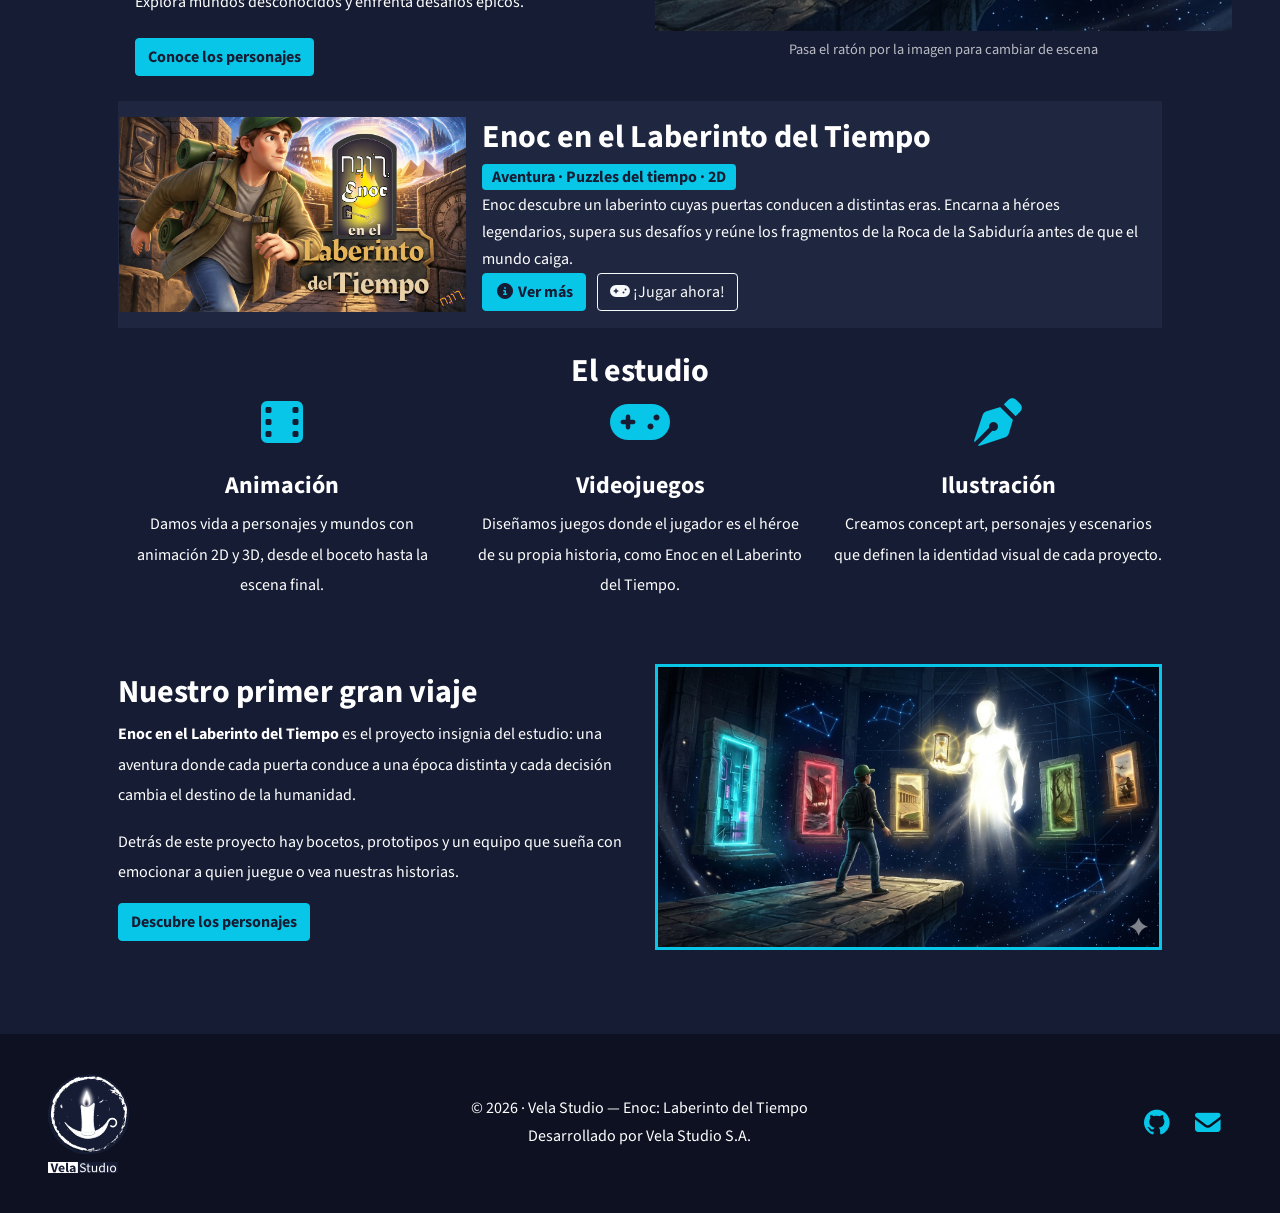
==== commit cc6a6053: "Comunidad con enlaces reales: foro en GitHub Discussions y footer social funcional" ====
--- a/page/index.html
+++ b/page/index.html
@@ -204,9 +204,8 @@
                 </div>
 
                 <div class="col-12 col-md-4 redes text-center text-md-right">
-                    <a href="#" aria-label="Twitter / X"><i class="fa-brands fa-x-twitter"></i></a>
-                    <a href="#" aria-label="Instagram"><i class="fa-brands fa-instagram"></i></a>
-                    <a href="#" aria-label="YouTube"><i class="fa-brands fa-youtube"></i></a>
+                    <a href="https://github.com/maxi2809/Enoc-Laberinto-del-Tiempo" target="_blank" rel="noopener" aria-label="GitHub"><i class="fa-brands fa-github"></i></a>
+                    <a href="mailto:hola@velastudio.com" aria-label="Email"><i class="fa-solid fa-envelope"></i></a>
                 </div>
 
             </div>
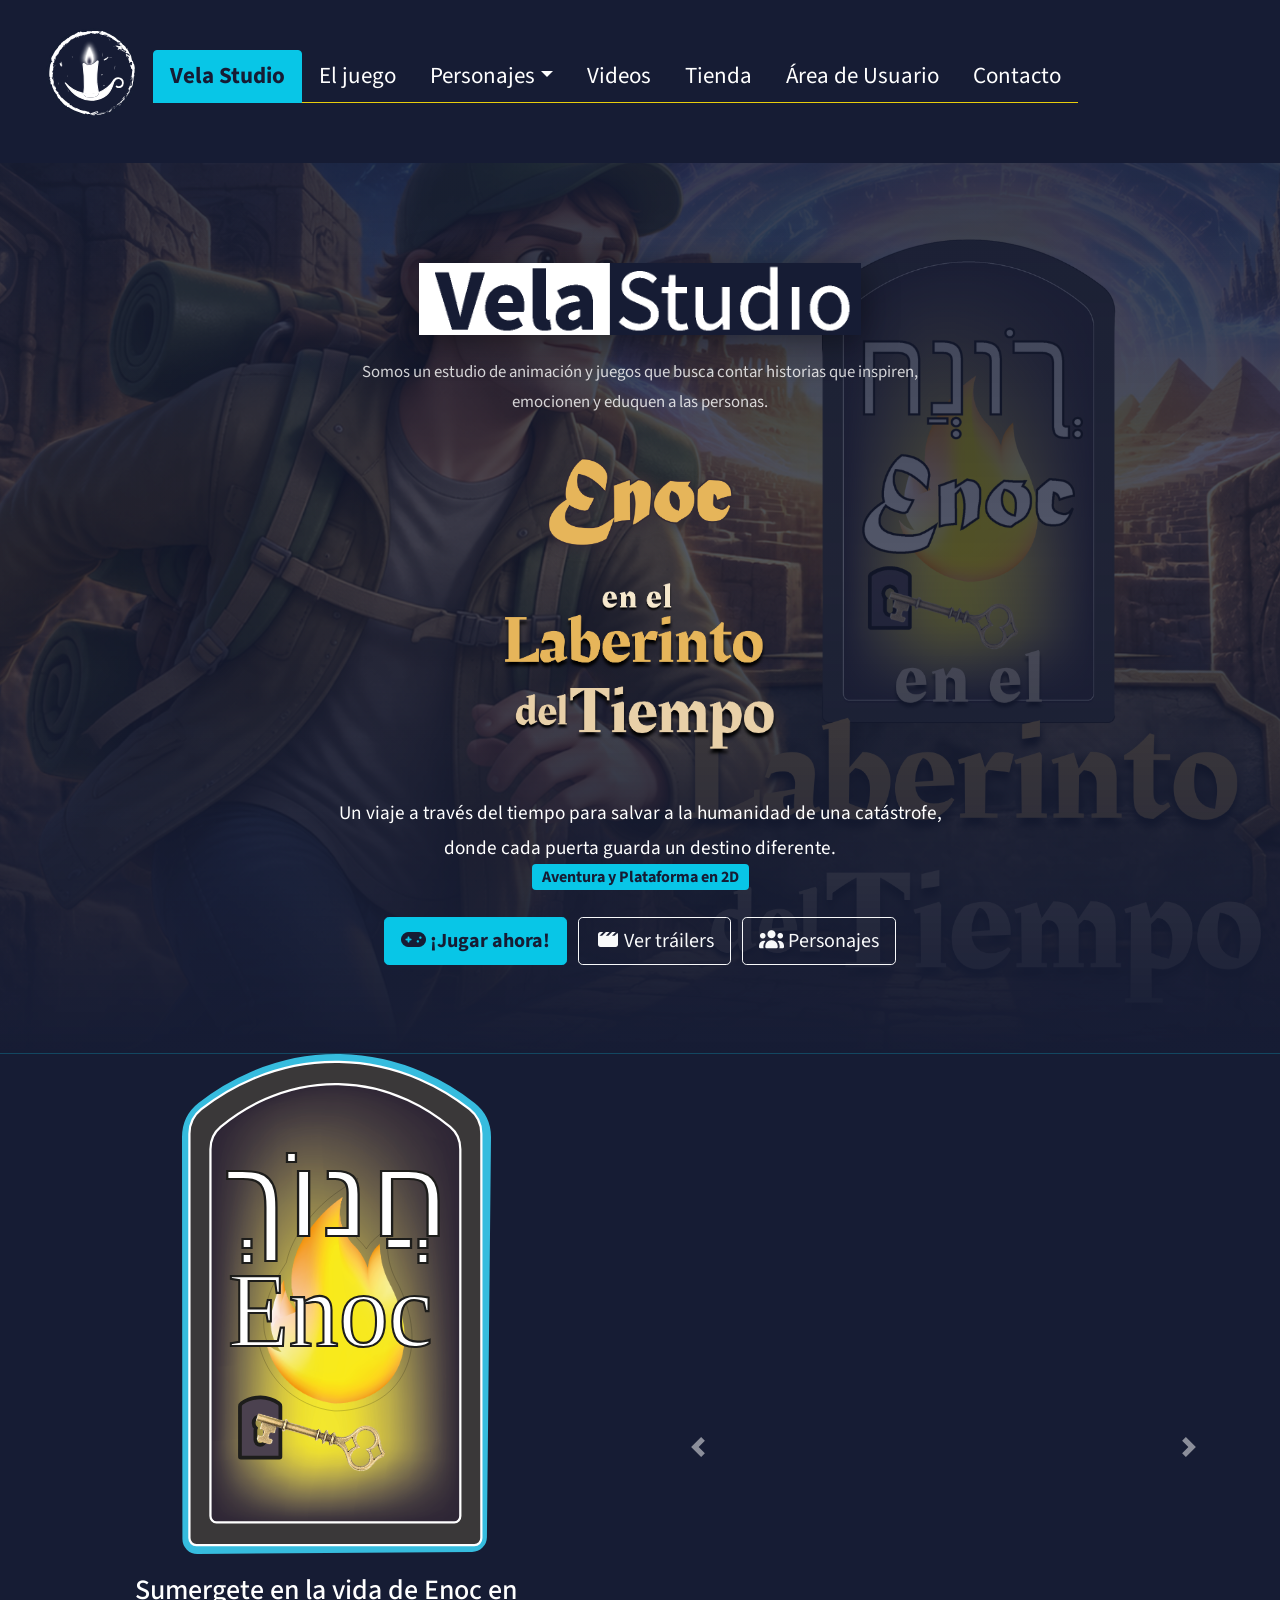
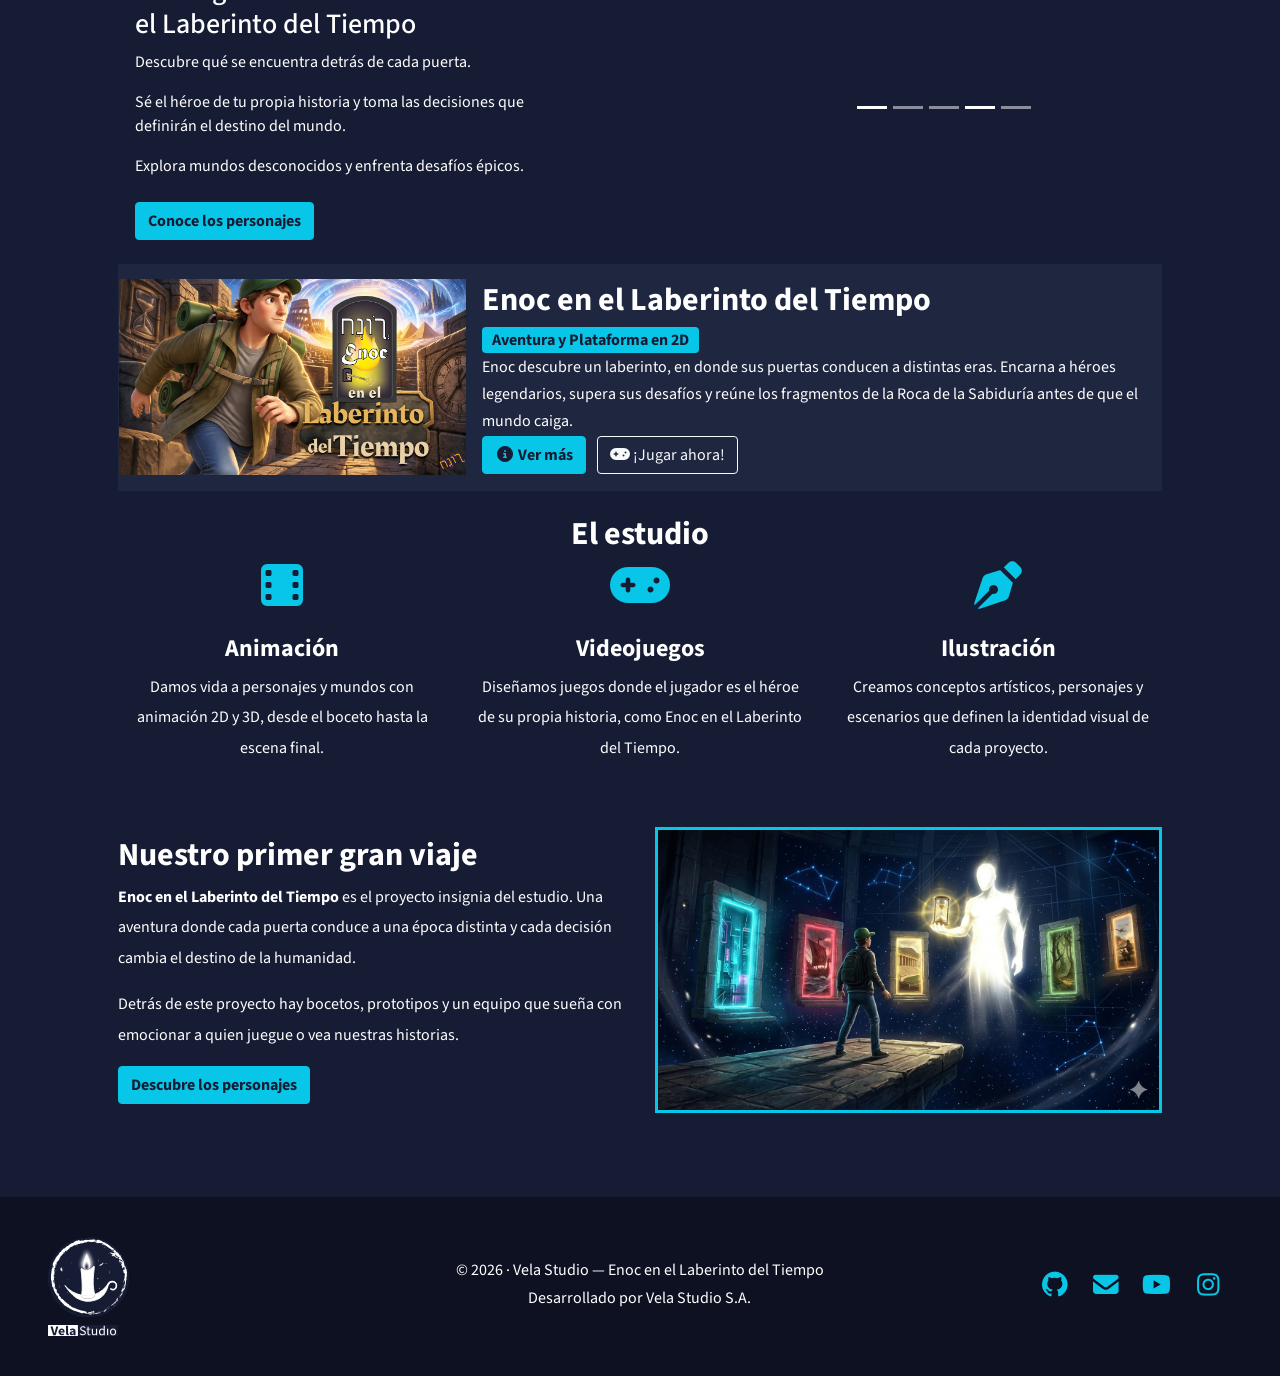
==== commit ea5e5b24: "Rutas corregidas a la nueva estructura de assets: vistas a assets/img, fontawesome a assets/css, CSS" ====
--- a/page/index.html
+++ b/page/index.html
@@ -6,7 +6,7 @@
     <title>Vela Studio · Principal</title>
     <link rel="stylesheet" href="../assets/bootstrap/css/bootstrap.css">
     <link rel="stylesheet" href="../assets/bootstrap/css/styles.css">
-    <link rel="stylesheet" href="../assets/fontawesome-free-7.3.1-web/css/all.min.css">
+    <link rel="stylesheet" href="../assets/css/all.min.css">
 </head>
 
 <body>
@@ -16,7 +16,7 @@
         <nav class="navbar navbar-expand-lg navbar-dark">
             <div class="image-container logo-hover logo-principal">
                 <div class="logo-mecha">
-                    <img class="img-fluid d-block" src="../img/logo_s_f.svg" alt="Vela Studio">
+                    <img class="img-fluid d-block" src="../assets/img/logo_s_f.svg" alt="Vela Studio">
                     <div class="faro" aria-hidden="true"><span class="destello"></span></div>
                 </div>
             </div>
@@ -67,14 +67,14 @@
             <div class="portada-fondo" aria-hidden="true"></div>
             <div class="portada-particulas" aria-hidden="true"><span></span><span></span><span></span><span></span><span></span><span></span></div>
             <div class="portada-contenido">
-                <h1 class="titulo-principal"><img class="logo-wordmark" src="../img/vela studio2.png" alt="Vela Studio"></h1>
-                <p class="portada-intro">Somos un estudio de animación y juegos que busca contar historias que inspiren y emocionen a las personas.</p>
+                <h1 class="titulo-principal"><img class="logo-wordmark" src="../assets/img/vela studio2.png" alt="Vela Studio"></h1>
+                <p class="portada-intro">Somos un estudio de animación y juegos que busca contar historias que inspiren, emocionen y eduquen a las personas.</p>
                 <h2 class="titulo-portada-juego">
-                    <img class="lettering-enoc" src="../img/TipografiaEnoc-oro.png" alt="Enoc">
-                    <img class="lettering-laberinto" src="../img/Tarjetas de Enoc en el laberinto del Tiempo.png" alt="en el Laberinto del Tiempo">
+                    <img class="lettering-enoc" src="../assets/img/TipografiaEnoc-oro.png" alt="Enoc">
+                    <img class="lettering-laberinto" src="../assets/img/Tarjetas de Enoc en el laberinto del Tiempo.png" alt="en el Laberinto del Tiempo">
                 </h2>
-                <p class="portada-eslogan">Un viaje a través del tiempo para salvar a la humanidad de una catástrofe: cada puerta guarda una era distinta.</p>
-                <p><span class="duracion">Aventura · Puzzles del tiempo · 2D</span></p>
+                <p class="portada-eslogan">Un viaje a través del tiempo para salvar a la humanidad de una catástrofe, donde cada puerta guarda un destino diferente.</p>
+                <p><span class="duracion">Aventura y Plataforma en 2D</span></p>
                 <div class="portada-cta">
                     <a class="btn btn-principal btn-lg mr-2 mb-2" href="tienda.html"><i class="fa-solid fa-gamepad" aria-hidden="true"></i> ¡Jugar ahora!</a>
                     <a class="btn btn-outline-light btn-lg mr-2 mb-2" href="videos.html"><i class="fa-solid fa-clapperboard" aria-hidden="true"></i> Ver tráilers</a>
@@ -88,23 +88,51 @@
 
                 <div class="col-12 col-md-6">
                     <div class="text-center">
-                        <img class="personaje-home" src="../img/Enoc_s_f2.svg" alt="Enoc, el viajero del tiempo">
+                        <img class="personaje-home" src="../assets/img/Enoc_s_f2.svg" alt="Enoc, el viajero escogido para salvar a la humanidad" style="max-width: auto; height: 500px;">
                     </div>
                     <div class="presentacion-enoc">
-                        <h3>Sé Enoc en el Laberinto del Tiempo</h3>
+                        <h3>Sumergete en la vida de Enoc en el Laberinto del Tiempo</h3>
                         <p>Descubre qué se encuentra detrás de cada puerta.</p>
-                        <p>Sé el héroe de tu propia historia.</p>
+                        <p>Sé el héroe de tu propia historia y toma las decisiones que definirán el destino del mundo.</p>
                         <p>Explora mundos desconocidos y enfrenta desafíos épicos.</p>
                         <a class="btn btn-principal mt-2" href="Personajes.html">Conoce los personajes</a>
                     </div>
                 </div>
 
                 <div class="col-12 col-md-6">
-                    <div class="feature-image-container">
-                        <img src="../img/encuentro.jpg" alt="Escena: El encuentro">
-                        <img src="../img/olimpico.jpg" class="feature-image-hover" alt="Escena: El olímpico">
-                    </div>
-                    <p class="text-center pie-foto">Pasa el ratón por la imagen para cambiar de escena</p>
+                    <div id="galeriaInicio" class="carousel slide feature-image-container" data-ride="carousel" data-interval="1000" data-pause="hover" role="region" aria-label="Galería de escenas de Enoc">
+                        <ol class="carousel-indicators">
+                            <li data-target="#galeriaInicio" data-slide-to="0" class="active" aria-label="Escena 1"></li>
+                            <li data-target="#galeriaInicio" data-slide-to="1" aria-label="Escena 2"></li>
+                            <li data-target="#galeriaInicio" data-slide-to="2" aria-label="Escena 3"></li>
+                            <li data-target="#galeriaInicio" data-slide-to="3" aria-label="Escena 4"></li>
+                            <li data-target="#galeriaInicio" data-slide-to="4" aria-label=" Escena 5"></li>
+                        </ol>
+                        <div class="carousel-inner">
+                            <div class="carousel-item">
+                                <img class="carousel-image-contain" src="../assets/img/TipografiaEnoc.png" alt="Tipografía de Enoc">
+                            </div>
+                            <div class="carousel-item">
+                                <img class="carousel-image-contain" src="../assets/img/Tarjetas de Enoc en el laberinto del Tiempo.png" alt="Tarjetas de Enoc en el laberinto del Tiempo">
+                            </div>
+                            <div class="carousel-item active">
+                                <img src="../assets/img/encuentro.jpg" alt="Enoc conoce al Guardián del Tiempo en el laberinto">
+                            </div>
+                            <div class="carousel-item">
+                                <img src="../assets/img/olimpico.jpg" alt="Desafío de ritmo olímpico en la antigua Grecia">
+                            </div>
+                            <div class="carousel-item">
+                                <img src="../assets/img/piloto.jpg" alt="Desafío aéreo en la época de la Segunda Guerra Mundial">
+                            </div>
+
+                        </div>
+                        <a class="carousel-control-prev" href="#galeriaInicio" role="button" data-slide="prev" aria-label="Imagen anterior">
+                            <span class="carousel-control-prev-icon" aria-hidden="true"></span>
+                        </a>
+                        <a class="carousel-control-next" href="#galeriaInicio" role="button" data-slide="next" aria-label="Imagen siguiente">
+                            <span class="carousel-control-next-icon" aria-hidden="true"></span>
+                        </a>
+                    </div>
                 </div>
 
             </div>
@@ -116,17 +144,17 @@
                 <div class="row no-gutters align-items-center">
 
                     <div class="col-12 col-md-4">
-                        <img class="img-fluid" src="../img/Portada del juego.png" alt="Portada de Enoc en el Laberinto del Tiempo">
+                        <img class="img-fluid" src="../assets/img/Portada del juego.png" alt="Portada de Enoc en el Laberinto del Tiempo">
                     </div>
 
                     <div class="col-12 col-md-8">
                         <div class="cuerpo-tarjeta">
                             <h2 class="titulo-seccion" style="margin-top: 0;">Enoc en el Laberinto del Tiempo</h2>
-                            <p><span class="duracion">Aventura · Puzzles del tiempo · 2D</span></p>
+                            <p><span class="duracion">Aventura y Plataforma en 2D</span></p>
                             <p class="texto-cuerpo">
-                                Enoc descubre un laberinto cuyas puertas conducen a distintas eras. Encarna a héroes
-                                legendarios, supera sus desafíos y reúne los fragmentos de la Roca de la Sabiduría
-                                antes de que el mundo caiga.
+                                Enoc descubre un laberinto, en donde sus puertas conducen a distintas eras. 
+                                Encarna a héroes legendarios, supera sus desafíos y reúne los fragmentos de la 
+                                Roca de la Sabiduría antes de que el mundo caiga.
                             </p>
                             <a class="btn btn-principal mr-2" href="juego.html"><i class="fa-solid fa-circle-info" aria-hidden="true"></i> Ver más</a>
                             <a class="btn btn-outline-light" href="tienda.html"><i class="fa-solid fa-gamepad" aria-hidden="true"></i> ¡Jugar ahora!</a>
@@ -157,7 +185,8 @@
                 <div class="col-12 col-md-4 mb-4">
                     <i class="fa-solid fa-pen-nib fa-3x mb-3" style="color: #08c6e7;"></i>
                     <h3 class="titulo-seccion" style="margin-top: 10px; font-size: 1.5rem;">Ilustración</h3>
-                    <p class="texto-cuerpo">Creamos concept art, personajes y escenarios que definen la identidad visual de cada proyecto.</p>
+                    <p class="texto-cuerpo">Creamos conceptos artísticos, personajes y escenarios 
+                        que definen la identidad visual de cada proyecto.</p>
                 </div>
 
             </div>
@@ -170,18 +199,19 @@
                 <div class="col-12 col-md-6 mb-4">
                     <h2 class="titulo-seccion" style="margin-top: 0;">Nuestro primer gran viaje</h2>
                     <p class="texto-cuerpo">
-                        <strong>Enoc en el Laberinto del Tiempo</strong> es el proyecto insignia del estudio: una aventura
-                        donde cada puerta conduce a una época distinta y cada decisión cambia el destino de la humanidad.
+                        <strong>Enoc en el Laberinto del Tiempo</strong> es el proyecto insignia del estudio. 
+                        Una aventura donde cada puerta conduce a una época distinta 
+                        y cada decisión cambia el destino de la humanidad.
                     </p>
                     <p class="texto-cuerpo">
-                        Detrás de este proyecto hay bocetos, prototipos y un equipo que sueña con emocionar a quien juegue
-                        o vea nuestras historias.
+                        Detrás de este proyecto hay bocetos, prototipos y 
+                        un equipo que sueña con emocionar a quien juegue o vea nuestras historias.
                     </p>
                     <a class="btn btn-principal" href="Personajes.html">Descubre los personajes</a>
                 </div>
 
                 <div class="col-12 col-md-6 mb-4">
-                    <img class="img-fluid" src="../img/encuentro.jpg" alt="Escena del encuentro entre personajes" style="border: 3px solid #08c6e7;">
+                    <img class="img-fluid" src="../assets/img/encuentro.jpg" alt="Escena del encuentro entre personajes" style="border: 3px solid #08c6e7;">
                 </div>
 
             </div>
@@ -194,20 +224,21 @@
             <div class="row align-items-center">
 
                 <div class="col-12 col-md-4">
-                    <img class="logo-pie" src="../img/logo_s_f.svg" alt="Vela Studio">
-                    <img class="isotipo-pie" src="../img/isotipo.svg" alt="Isotipo de Vela Studio">
+                    <img class="logo-pie" src="../assets/img/logo_s_f.svg" alt="Vela Studio">
+                    <img class="isotipo-pie" src="../assets/img/isotipo.svg" alt="Isotipo de Vela Studio">
                 </div>
 
                 <div class="col-12 col-md-4 text-center">
-                    <p class="mb-1">© 2026 · Vela Studio — Enoc: Laberinto del Tiempo</p>
+                    <p class="mb-1">© 2026 · Vela Studio — Enoc en el Laberinto del Tiempo</p>
                     <p class="mb-1">Desarrollado por Vela Studio S.A.</p>
                 </div>
 
                 <div class="col-12 col-md-4 redes text-center text-md-right">
                     <a href="https://github.com/maxi2809/Enoc-Laberinto-del-Tiempo" target="_blank" rel="noopener" aria-label="GitHub"><i class="fa-brands fa-github"></i></a>
-                    <a href="mailto:hola@velastudio.com" aria-label="Email"><i class="fa-solid fa-envelope"></i></a>
-                </div>
-
+                    <a href="mailto:contactos@velastudio.com" aria-label="Email"><i class="fa-solid fa-envelope"></i></a>
+                    <a href="https://www.youtube.com/@velastudio" target="_blank" rel="noopener" aria-label="YouTube"><i class="fa-brands fa-youtube"></i></a>
+                    <a href="https://www.instagram.com/velastudio/" target="_blank" rel="noopener" aria-label="Instagram"><i class="fa-brands fa-instagram"></i></a>
+                </div>
             </div>
         </div>
     </footer>
--- a/assets/bootstrap/css/styles.css
+++ b/assets/bootstrap/css/styles.css
@@ -169,8 +169,11 @@
 }
 
 .personaje-home {
+    display: block;
     height: 360px;
     width: auto;
+    margin-left: auto;
+    margin-right: auto;
 }
 
 .presentacion-enoc {
@@ -203,7 +206,7 @@
     left: 0;
     background:
         linear-gradient(180deg, rgba(22, 28, 52, 0.86) 0%, rgba(22, 28, 52, 0.74) 45%, #161c34 100%),
-        url('../../../img/Portada del juego.png') no-repeat center 28% / cover;
+        url('../../img/Portada del juego.png') no-repeat center 28% / cover;
     animation: portada-zoom 20s ease-in-out infinite alternate;
 }
 
@@ -308,7 +311,7 @@
     left: 0;
     background:
         linear-gradient(180deg, rgba(22, 28, 52, 0.88) 0%, rgba(22, 28, 52, 0.78) 50%, #161c34 100%),
-        url('../../../img/Portada del juego.png') no-repeat center 28% / cover;
+        url('../../img/Portada del juego.png') no-repeat center 28% / cover;
 }
 
 .titulo-juego-hero > * {
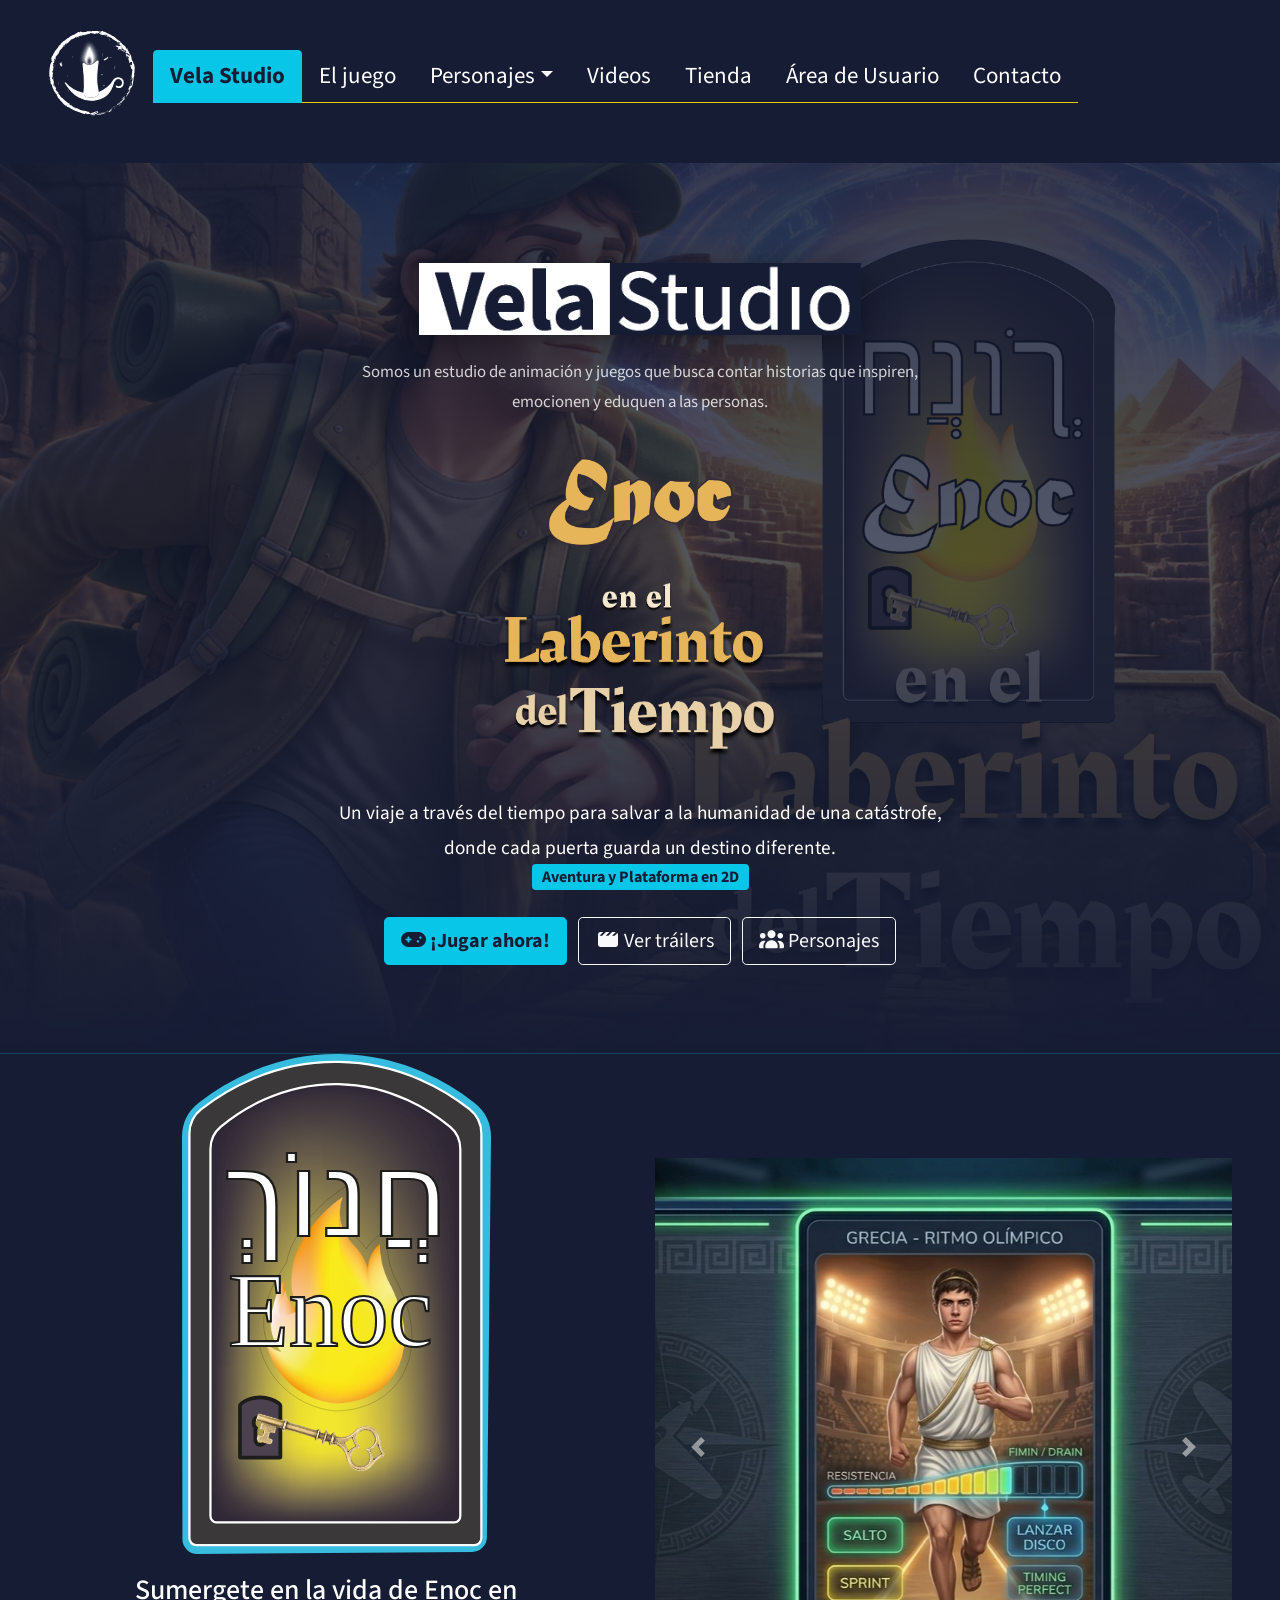
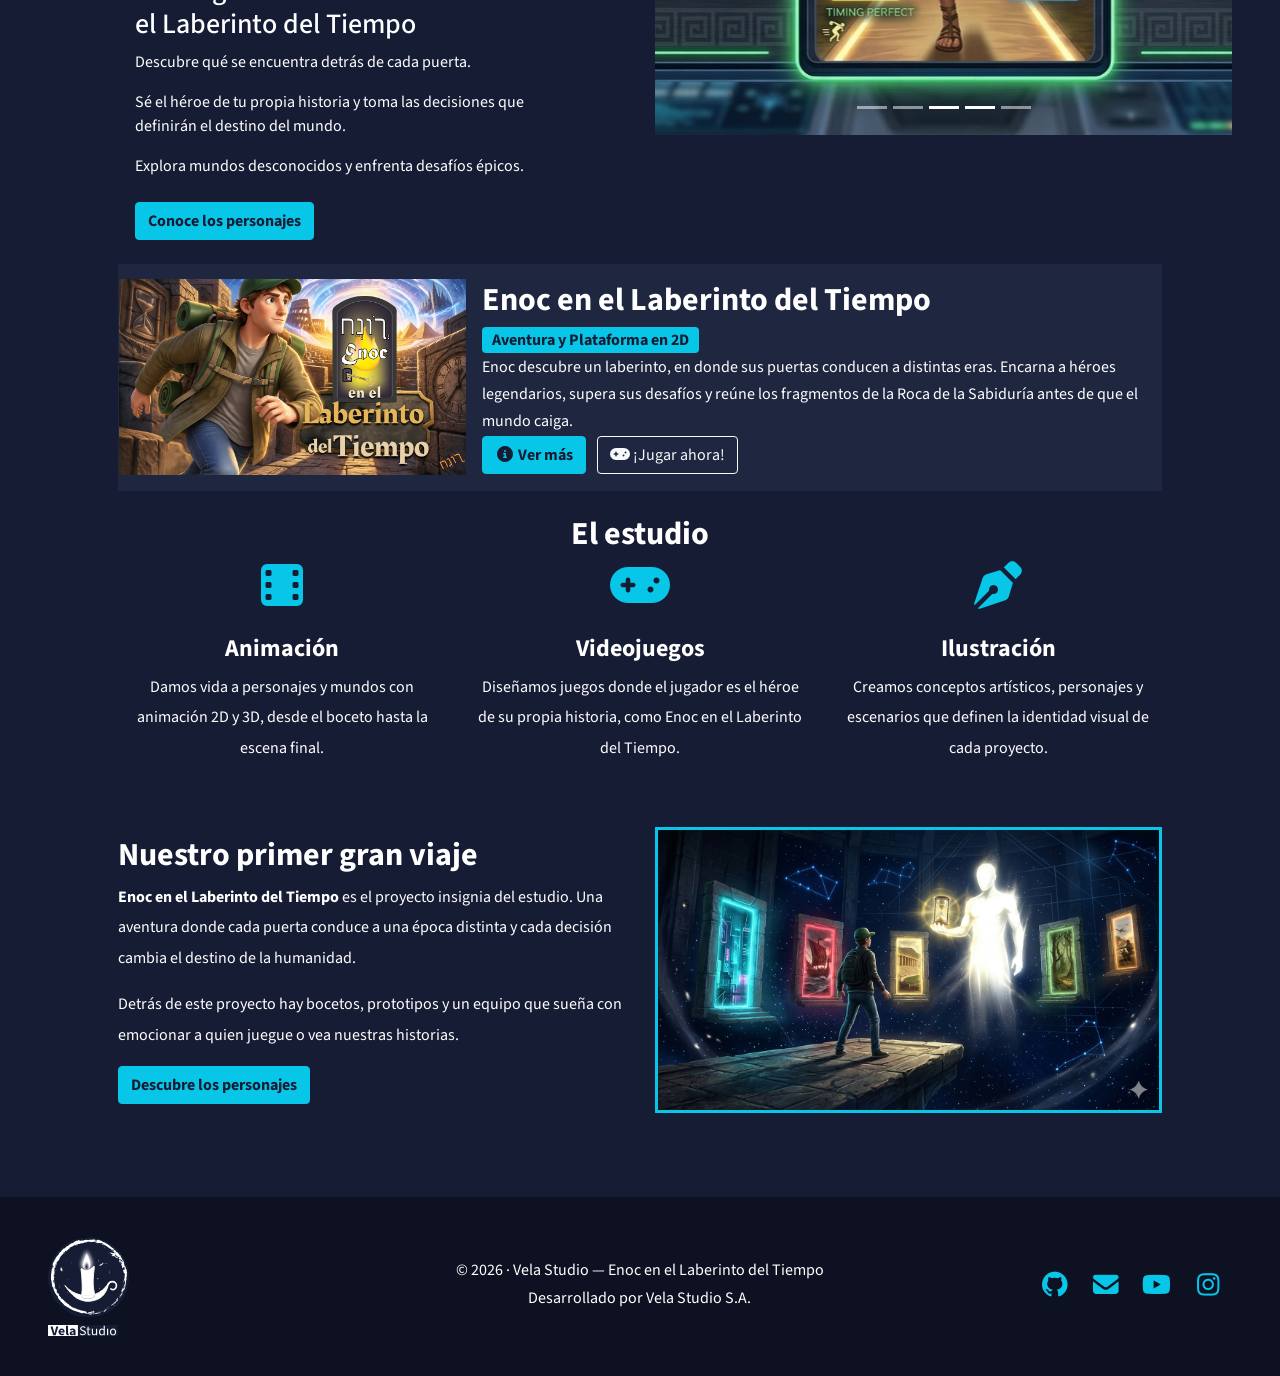
==== commit d9382369: "Carrusel de la Principal corregido: altura de slides, ajuste contain para tipografias e indicador si" ====
--- a/page/index.html
+++ b/page/index.html
@@ -102,9 +102,9 @@
                 <div class="col-12 col-md-6">
                     <div id="galeriaInicio" class="carousel slide feature-image-container" data-ride="carousel" data-interval="1000" data-pause="hover" role="region" aria-label="Galería de escenas de Enoc">
                         <ol class="carousel-indicators">
-                            <li data-target="#galeriaInicio" data-slide-to="0" class="active" aria-label="Escena 1"></li>
+                            <li data-target="#galeriaInicio" data-slide-to="0" aria-label="Escena 1"></li>
                             <li data-target="#galeriaInicio" data-slide-to="1" aria-label="Escena 2"></li>
-                            <li data-target="#galeriaInicio" data-slide-to="2" aria-label="Escena 3"></li>
+                            <li data-target="#galeriaInicio" data-slide-to="2" class="active" aria-label="Escena 3"></li>
                             <li data-target="#galeriaInicio" data-slide-to="3" aria-label="Escena 4"></li>
                             <li data-target="#galeriaInicio" data-slide-to="4" aria-label=" Escena 5"></li>
                         </ol>
--- a/assets/bootstrap/css/styles.css
+++ b/assets/bootstrap/css/styles.css
@@ -411,6 +411,18 @@
     width: 100%;
     height: 100%;
     object-fit: cover;
+}
+
+/* Altura del carrusel dentro del contenedor destacado */
+.feature-image-container .carousel-inner,
+.feature-image-container .carousel-item {
+    height: 100%;
+}
+
+/* Imagenes de marca (tipografia y tarjetas) completas, sin recorte */
+.feature-image-container img.carousel-image-contain {
+    object-fit: contain;
+    background-color: #0d1226;
 }
 
 .feature-image-container .feature-image-hover {
